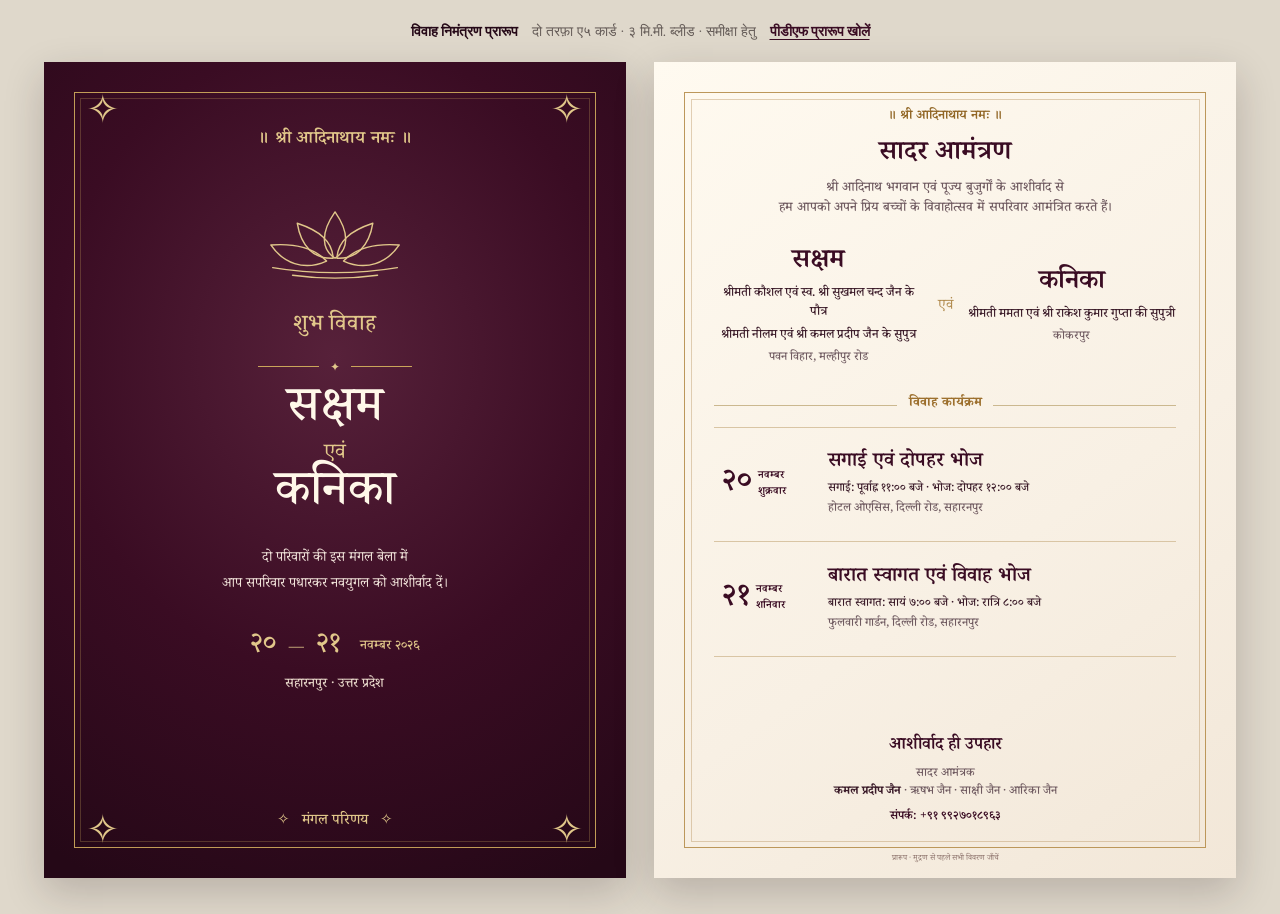
==== print-card/index.html @ c7a267e3 "Add Hindi print card proof" ====
<!doctype html>
<html lang="hi">
  <head>
    <meta charset="UTF-8" />
    <meta name="viewport" content="width=device-width, initial-scale=1" />
    <title>सक्षम एवं कनिका — विवाह निमंत्रण प्रारूप</title>
    <link rel="preconnect" href="https://fonts.googleapis.com" />
    <link rel="preconnect" href="https://fonts.gstatic.com" crossorigin />
    <link href="https://fonts.googleapis.com/css2?family=Cormorant+Garamond:wght@400;500;600&family=DM+Sans:wght@400;500;600;700&family=Noto+Serif+Devanagari:wght@400;500;600&display=swap" rel="stylesheet" />
    <link rel="stylesheet" href="style.css" />
  </head>
  <body>
    <div class="screen-note">
      <strong>विवाह निमंत्रण प्रारूप</strong>
      <span>दो तरफ़ा ए५ कार्ड · ३ मि.मी. ब्लीड · समीक्षा हेतु</span>
      <a href="proof.pdf">पीडीएफ प्रारूप खोलें</a>
    </div>

    <main class="proofs" aria-label="दो तरफ़ा विवाह निमंत्रण कार्ड प्रारूप">
      <section class="sheet sheet--front" aria-label="कार्ड का अगला भाग">
        <div class="grain" aria-hidden="true"></div>
        <div class="frame frame--outer" aria-hidden="true"></div>
        <div class="frame frame--inner" aria-hidden="true"></div>
        <div class="corner corner--tl" aria-hidden="true">✧</div>
        <div class="corner corner--tr" aria-hidden="true">✧</div>
        <div class="corner corner--bl" aria-hidden="true">✧</div>
        <div class="corner corner--br" aria-hidden="true">✧</div>

        <div class="front-content">
          <p class="invocation" lang="hi">॥ श्री आदिनाथाय नमः ॥</p>
          <div class="lotus" aria-hidden="true">
            <svg viewBox="0 0 180 82" fill="none" xmlns="http://www.w3.org/2000/svg">
              <path d="M90 58C76 49 74 32 90 9c16 23 14 40 0 49Z"/>
              <path d="M88 58C68 59 54 46 50 21c24 8 37 19 38 37ZM92 58c20 1 34-12 38-37-24 8-37 19-38 37Z"/>
              <path d="M81 61C57 72 35 63 22 44c27-2 47 4 59 17ZM99 61c24 11 46 2 59-17-27-2-47 4-59 17Z"/>
              <path d="M24 68c41 7 91 7 132 0M45 76c29 4 61 4 90 0"/>
            </svg>
          </div>
          <p class="front-kicker">शुभ विवाह</p>
          <div class="front-divider" aria-hidden="true"><span></span>✦<span></span></div>
          <h1><span>सक्षम</span><em>एवं</em><span>कनिका</span></h1>
          <p class="front-message">दो परिवारों की इस मंगल बेला में<br />आप सपरिवार पधारकर नवयुगल को आशीर्वाद दें।</p>
          <div class="front-date">
            <span>२०</span><i>—</i><span>२१</span>
            <small>नवम्बर २०२६</small>
          </div>
          <p class="front-place">सहारनपुर · उत्तर प्रदेश</p>
          <div class="front-bottom" aria-hidden="true">✧ &nbsp; मंगल परिणय &nbsp; ✧</div>
        </div>
      </section>

      <section class="sheet sheet--back" aria-label="कार्ड का पिछला भाग">
        <div class="back-frame" aria-hidden="true"></div>
        <div class="back-content">
          <p class="back-invocation" lang="hi">॥ श्री आदिनाथाय नमः ॥</p>
          <h2 lang="hi">सादर आमंत्रण</h2>
          <p class="back-intro">श्री आदिनाथ भगवान एवं पूज्य बुजुर्गों के आशीर्वाद से<br />हम आपको अपने प्रिय बच्चों के विवाहोत्सव में सपरिवार आमंत्रित करते हैं।</p>
          <div class="family-intro">
            <div class="family-person">
              <h3>सक्षम</h3>
              <p>श्रीमती कौशल एवं स्व. श्री सुखमल चन्द जैन के पौत्र</p>
              <p>श्रीमती नीलम एवं श्री कमल प्रदीप जैन के सुपुत्र</p>
              <small>पवन विहार, मल्हीपुर रोड</small>
            </div>
            <div class="family-join" aria-hidden="true">एवं</div>
            <div class="family-person">
              <h3>कनिका</h3>
              <p>श्रीमती ममता एवं श्री राकेश कुमार गुप्ता की सुपुत्री</p>
              <small>कोकरपुर</small>
            </div>
          </div>

          <div class="events-heading"><span></span><b>विवाह कार्यक्रम</b><span></span></div>
          <div class="event-list">
            <section class="print-event" aria-labelledby="event-one-title">
              <div class="event-date"><strong>२०</strong><span>नवम्बर<br />शुक्रवार</span></div>
              <div class="event-detail">
                <h3 id="event-one-title">सगाई एवं दोपहर भोज</h3>
                <p>सगाई: पूर्वाह्न ११:०० बजे · भोज: दोपहर १२:०० बजे</p>
                <address>होटल ओएसिस, दिल्ली रोड, सहारनपुर</address>
              </div>
            </section>
            <section class="print-event" aria-labelledby="event-two-title">
              <div class="event-date"><strong>२१</strong><span>नवम्बर<br />शनिवार</span></div>
              <div class="event-detail">
                <h3 id="event-two-title">बारात स्वागत एवं विवाह भोज</h3>
                <p>बारात स्वागत: सायं ७:०० बजे · भोज: रात्रि ८:०० बजे</p>
                <address>फुलवारी गार्डन, दिल्ली रोड, सहारनपुर</address>
              </div>
            </section>
          </div>

          <div class="back-footer">
            <p class="blessings">आशीर्वाद ही उपहार</p>
            <p class="wishes">सादर आमंत्रक<br /><strong>कमल प्रदीप जैन</strong> · ऋषभ जैन · साक्षी जैन · आरिका जैन</p>
            <p class="phone">संपर्क: +९१ ९९२७०१८९६३</p>
          </div>
        </div>
        <p class="proof-mark">प्रारूप · मुद्रण से पहले सभी विवरण जाँचें</p>
      </section>
    </main>
  </body>
</html>
---- print-card/style.css ----
:root {
  --wine: #3a0c23;
  --wine-dark: #250817;
  --gold: #caa55a;
  --gold-light: #e1c78a;
  --cream: #fbf5e9;
  --ink: #3b1b29;
  --muted: #6f5a60;
  --display: "Cormorant Garamond", Georgia, serif;
  --body: "DM Sans", Arial, sans-serif;
  --hindi: "Noto Serif Devanagari", "Nirmala UI", serif;
}

* { box-sizing: border-box; }
html { background: #dfd8cb; }
body { margin: 0; color: var(--ink); font-family: var(--body); }
.screen-note { display: flex; gap: 14px; align-items: baseline; justify-content: center; padding: 22px; color: var(--wine-dark); font-size: 14px; }
.screen-note span { color: #645b57; }
.screen-note a { color: var(--wine); font-weight: 700; text-underline-offset: 3px; }
.proofs { display: flex; justify-content: center; flex-wrap: wrap; gap: 28px; padding: 0 24px 36px; }

/* The page is 154 × 216 mm. The outer 3 mm on every edge is bleed. */
.sheet { position: relative; flex: none; width: 154mm; height: 216mm; overflow: hidden; background: var(--cream); box-shadow: 0 14px 38px rgba(31, 15, 20, .2); print-color-adjust: exact; -webkit-print-color-adjust: exact; }
.sheet--front { color: var(--cream); background: radial-gradient(ellipse 90% 72% at 50% 36%, #57213a 0%, var(--wine) 54%, var(--wine-dark) 100%); }
.grain { position: absolute; inset: 0; opacity: .28; background-image: radial-gradient(rgba(245, 211, 150, .18) .35px, transparent .45px); background-size: 3mm 3mm; }
.frame { position: absolute; pointer-events: none; border: .28mm solid var(--gold); }
.frame--outer { inset: 8mm; opacity: .95; }
.frame--inner { inset: 9.5mm; opacity: .28; }
.corner { position: absolute; color: var(--gold-light); font: 30pt/1 var(--display); }
.corner--tl { top: 7.5mm; left: 11mm; }
.corner--tr { top: 7.5mm; right: 11mm; }
.corner--bl { bottom: 7.5mm; left: 11mm; }
.corner--br { bottom: 7.5mm; right: 11mm; }
.front-content { position: relative; z-index: 1; display: flex; flex-direction: column; align-items: center; height: 100%; padding: 17mm 15mm 13mm; text-align: center; }
.invocation { margin: 0; color: var(--gold-light); font: 600 13pt/1.7 var(--hindi); letter-spacing: .02em; }
.lotus { width: 45mm; height: 26mm; margin-top: 10mm; }
.lotus svg { width: 100%; height: 100%; stroke: var(--gold-light); stroke-width: 1.5; stroke-linecap: round; stroke-linejoin: round; }
.front-kicker { margin: 5mm 0 0; color: var(--gold-light); font: 500 17pt/1.45 var(--hindi); }
.front-divider { display: flex; align-items: center; gap: 3mm; margin: 4mm 0 3mm; color: var(--gold-light); font-size: 9pt; }
.front-divider span { width: 16mm; height: .2mm; background: var(--gold); }
.front-content h1 { display: flex; flex-direction: column; align-items: center; margin: 0; color: #fff8e9; font: 500 37pt/1.08 var(--hindi); }
.front-content h1 em { margin: 1mm 0; color: var(--gold-light); font-size: 16pt; font-style: normal; font-weight: 400; }
.front-message { margin: 6mm 0 0; color: #f1e3da; font: 400 10.5pt/1.9 var(--hindi); }
.front-date { display: flex; justify-content: center; align-items: baseline; gap: 3mm; margin: 8mm 0 0; color: var(--gold-light); font: 500 21pt/1.3 var(--hindi); }
.front-date i { font: 400 15pt/1 var(--display); }
.front-date small { align-self: center; margin-left: 2mm; font: 500 10pt/1 var(--hindi); }
.front-place { margin: 3mm 0 0; color: #e8d8ca; font: 500 10pt/1.3 var(--hindi); }
.front-bottom { margin-top: auto; color: var(--gold-light); font: 500 11pt/1 var(--hindi); }

.sheet--back { background: linear-gradient(145deg, #fffaf0, #f8f0e4 60%, #f2e7d8); }
.back-frame { position: absolute; inset: 8mm; border: .25mm solid #bc975a; pointer-events: none; }
.back-frame::after { content: ""; position: absolute; inset: 1.4mm; border: .15mm solid rgba(170, 127, 67, .35); }
.back-content { position: relative; z-index: 1; display: flex; flex-direction: column; align-items: center; height: 100%; padding: 12mm 16mm 14mm; text-align: center; }
.back-invocation { margin: 0; color: #916625; font: 600 10pt/1.5 var(--hindi); }
.back-content h2 { margin: 2mm 0 0; color: var(--wine); font: 600 20pt/1.5 var(--hindi); }
.back-intro { max-width: 111mm; margin: 1mm 0 0; color: var(--muted); font: 500 10pt/1.55 var(--hindi); }
.family-intro { display: flex; align-items: center; justify-content: center; gap: 4mm; width: 100%; margin: 7mm 0 0; }
.family-person { flex: 1; min-width: 0; }
.family-person h3 { margin: 0 0 1mm; color: var(--wine); font: 600 20pt/1.3 var(--hindi); }
.family-person p { margin: 1mm 0 0; font: 500 9.5pt/1.5 var(--hindi); }
.family-person small { display: block; margin-top: 1.5mm; color: var(--muted); font: 500 9pt/1.4 var(--hindi); }
.family-join { align-self: center; color: #b28c50; font: 400 11pt/1 var(--hindi); }
.events-heading { display: flex; align-items: center; gap: 3mm; width: 100%; margin: 8mm 0 4mm; color: #9d702e; font: 600 10pt/1 var(--hindi); }
.events-heading span { flex: 1; height: .2mm; background: #cbb88f; }
.event-list { width: 100%; }
.print-event { display: flex; align-items: center; gap: 4mm; padding: 6mm 2mm; border-bottom: .2mm solid #d9c5a4; text-align: left; }
.print-event:first-child { border-top: .2mm solid #d9c5a4; }
.event-date { display: flex; align-items: center; gap: 1.5mm; flex: 0 0 24mm; color: var(--wine); }
.event-date strong { font: 600 23pt/1 var(--hindi); }
.event-date span { font: 600 8pt/1.5 var(--hindi); }
.event-detail { min-width: 0; }
.event-detail h3 { margin: 0; color: var(--wine); font: 600 15pt/1.35 var(--hindi); }
.event-detail p { margin: 1mm 0 .7mm; font: 500 9pt/1.45 var(--hindi); }
.event-detail address { color: var(--muted); font: 500 9pt/1.45 var(--hindi); }
.back-footer { width: 100%; margin-top: auto; }
.blessings { margin: 5mm 0 2mm; color: var(--wine); font: 600 13pt/1.4 var(--hindi); }
.blessings span { color: #946a37; font: 500 8pt/1.2 var(--hindi); }
.wishes { margin: 0; color: var(--muted); font: 500 9pt/1.5 var(--hindi); }
.wishes strong { color: var(--ink); font-weight: 700; }
.phone { margin: 2mm 0 0; color: var(--wine); font: 600 9pt/1.3 var(--hindi); }
.proof-mark { position: absolute; z-index: 2; bottom: 4.2mm; left: 0; right: 0; margin: 0; color: #9a827a; font: 500 6pt/1 var(--hindi); text-align: center; }

@page { size: 154mm 216mm; margin: 0; }
@media print {
  html, body { width: 154mm; margin: 0; background: transparent; }
  .screen-note { display: none; }
  .proofs { display: block; padding: 0; }
  .sheet { display: block; box-shadow: none; break-after: page; page-break-after: always; }
  .sheet:last-child { break-after: auto; page-break-after: auto; }
}
@media screen and (max-width: 760px) {
  .screen-note { flex-direction: column; align-items: center; gap: 3px; padding-inline: 10px; text-align: center; }
  .proofs { flex-direction: column; align-items: center; }
}
@media screen and (max-width: 620px) { .sheet { zoom: .8; } }
@media screen and (max-width: 500px) { .sheet { zoom: .63; } }
@media screen and (max-width: 390px) { .sheet { zoom: .5; } }
@media screen and (max-width: 340px) { .sheet { zoom: .45; } }
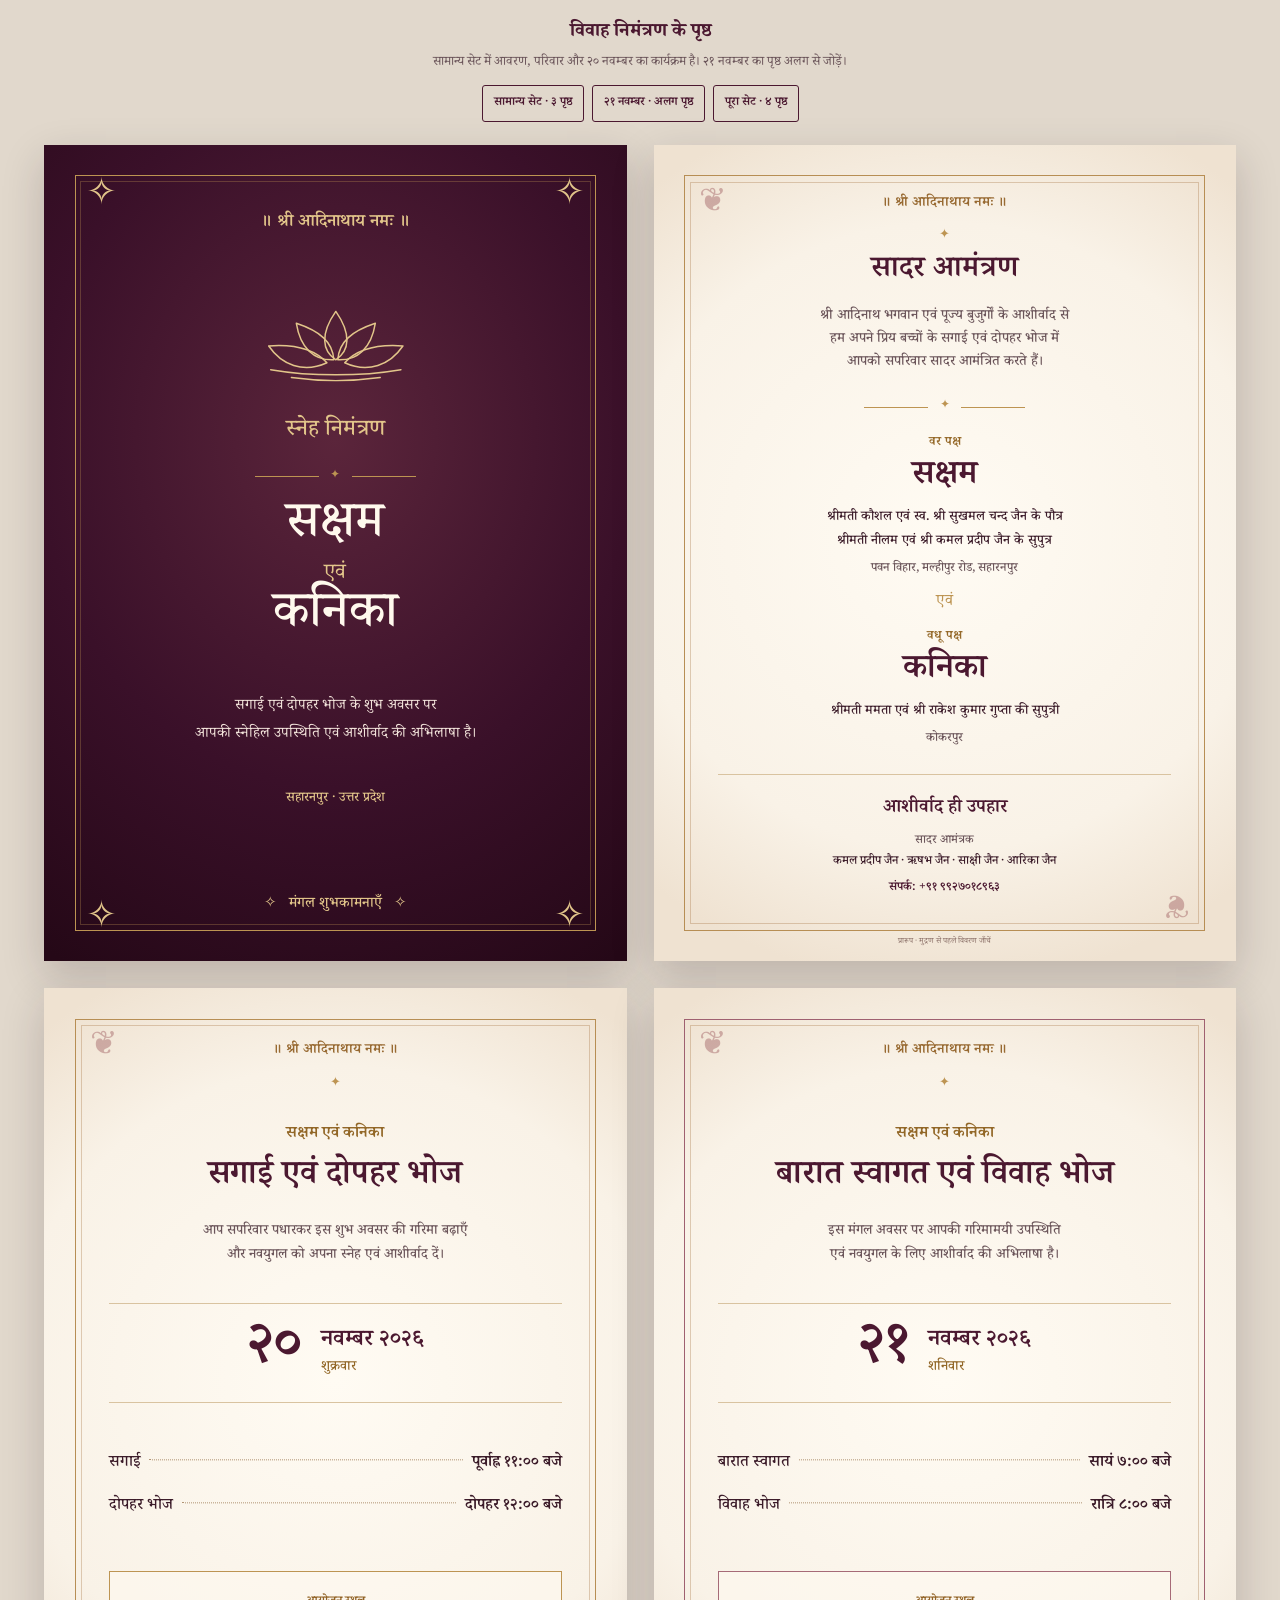
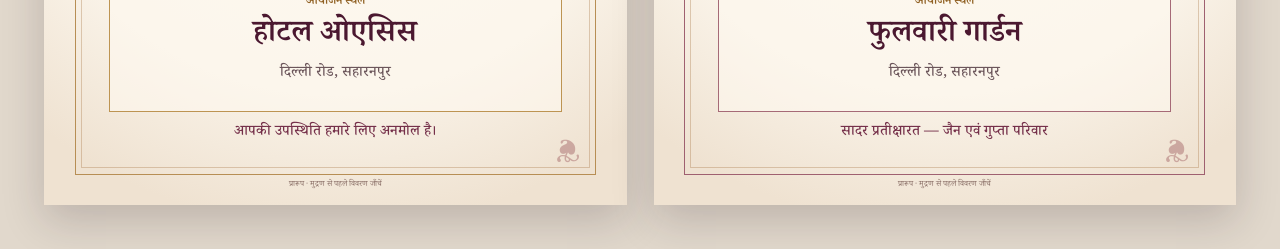
==== commit eef2acd4: "Separate print invitation programmes" ====
--- a/print-card/index.html
+++ b/print-card/index.html
@@ -3,21 +3,26 @@
   <head>
     <meta charset="UTF-8" />
     <meta name="viewport" content="width=device-width, initial-scale=1" />
-    <title>सक्षम एवं कनिका — विवाह निमंत्रण प्रारूप</title>
+    <title>सक्षम एवं कनिका — मुद्रित निमंत्रण प्रारूप</title>
     <link rel="preconnect" href="https://fonts.googleapis.com" />
     <link rel="preconnect" href="https://fonts.gstatic.com" crossorigin />
-    <link href="https://fonts.googleapis.com/css2?family=Cormorant+Garamond:wght@400;500;600&family=DM+Sans:wght@400;500;600;700&family=Noto+Serif+Devanagari:wght@400;500;600&display=swap" rel="stylesheet" />
+    <link href="https://fonts.googleapis.com/css2?family=Noto+Serif+Devanagari:wght@400;500;600;700&display=swap" rel="stylesheet" />
     <link rel="stylesheet" href="style.css" />
+    <script>document.documentElement.dataset.set = new URLSearchParams(location.search).get("set") || "all";</script>
   </head>
   <body>
     <div class="screen-note">
-      <strong>विवाह निमंत्रण प्रारूप</strong>
-      <span>दो तरफ़ा ए५ कार्ड · ३ मि.मी. ब्लीड · समीक्षा हेतु</span>
-      <a href="proof.pdf">पीडीएफ प्रारूप खोलें</a>
+      <strong>विवाह निमंत्रण के पृष्ठ</strong>
+      <span>सामान्य सेट में आवरण, परिवार और २० नवम्बर का कार्यक्रम है। २१ नवम्बर का पृष्ठ अलग से जोड़ें।</span>
+      <nav aria-label="पीडीएफ प्रारूप">
+        <a href="proof.pdf">सामान्य सेट · ३ पृष्ठ</a>
+        <a href="wedding-insert.pdf">२१ नवम्बर · अलग पृष्ठ</a>
+        <a href="selected-proof.pdf">पूरा सेट · ४ पृष्ठ</a>
+      </nav>
     </div>
 
-    <main class="proofs" aria-label="दो तरफ़ा विवाह निमंत्रण कार्ड प्रारूप">
-      <section class="sheet sheet--front" aria-label="कार्ड का अगला भाग">
+    <main class="proofs" aria-label="सक्षम और कनिका के मुद्रित निमंत्रण का प्रारूप">
+      <section class="sheet sheet--cover" aria-label="आवरण पृष्ठ">
         <div class="grain" aria-hidden="true"></div>
         <div class="frame frame--outer" aria-hidden="true"></div>
         <div class="frame frame--inner" aria-hidden="true"></div>
@@ -25,9 +30,8 @@
         <div class="corner corner--tr" aria-hidden="true">✧</div>
         <div class="corner corner--bl" aria-hidden="true">✧</div>
         <div class="corner corner--br" aria-hidden="true">✧</div>
-
-        <div class="front-content">
-          <p class="invocation" lang="hi">॥ श्री आदिनाथाय नमः ॥</p>
+        <div class="cover-content">
+          <p class="cover-invocation">॥ श्री आदिनाथाय नमः ॥</p>
           <div class="lotus" aria-hidden="true">
             <svg viewBox="0 0 180 82" fill="none" xmlns="http://www.w3.org/2000/svg">
               <path d="M90 58C76 49 74 32 90 9c16 23 14 40 0 49Z"/>
@@ -36,67 +40,112 @@
               <path d="M24 68c41 7 91 7 132 0M45 76c29 4 61 4 90 0"/>
             </svg>
           </div>
-          <p class="front-kicker">शुभ विवाह</p>
-          <div class="front-divider" aria-hidden="true"><span></span>✦<span></span></div>
+          <p class="cover-kicker">स्नेह निमंत्रण</p>
+          <div class="ornament" aria-hidden="true"><span></span>✦<span></span></div>
           <h1><span>सक्षम</span><em>एवं</em><span>कनिका</span></h1>
-          <p class="front-message">दो परिवारों की इस मंगल बेला में<br />आप सपरिवार पधारकर नवयुगल को आशीर्वाद दें।</p>
-          <div class="front-date">
-            <span>२०</span><i>—</i><span>२१</span>
-            <small>नवम्बर २०२६</small>
-          </div>
-          <p class="front-place">सहारनपुर · उत्तर प्रदेश</p>
-          <div class="front-bottom" aria-hidden="true">✧ &nbsp; मंगल परिणय &nbsp; ✧</div>
+          <p class="cover-message">सगाई एवं दोपहर भोज के शुभ अवसर पर<br />आपकी स्नेहिल उपस्थिति एवं आशीर्वाद की अभिलाषा है।</p>
+          <p class="cover-place">सहारनपुर · उत्तर प्रदेश</p>
+          <p class="cover-bottom">✧ &nbsp; मंगल शुभकामनाएँ &nbsp; ✧</p>
         </div>
       </section>
 
-      <section class="sheet sheet--back" aria-label="कार्ड का पिछला भाग">
-        <div class="back-frame" aria-hidden="true"></div>
-        <div class="back-content">
-          <p class="back-invocation" lang="hi">॥ श्री आदिनाथाय नमः ॥</p>
-          <h2 lang="hi">सादर आमंत्रण</h2>
-          <p class="back-intro">श्री आदिनाथ भगवान एवं पूज्य बुजुर्गों के आशीर्वाद से<br />हम आपको अपने प्रिय बच्चों के विवाहोत्सव में सपरिवार आमंत्रित करते हैं।</p>
-          <div class="family-intro">
-            <div class="family-person">
-              <h3>सक्षम</h3>
-              <p>श्रीमती कौशल एवं स्व. श्री सुखमल चन्द जैन के पौत्र</p>
-              <p>श्रीमती नीलम एवं श्री कमल प्रदीप जैन के सुपुत्र</p>
-              <small>पवन विहार, मल्हीपुर रोड</small>
-            </div>
-            <div class="family-join" aria-hidden="true">एवं</div>
-            <div class="family-person">
-              <h3>कनिका</h3>
-              <p>श्रीमती ममता एवं श्री राकेश कुमार गुप्ता की सुपुत्री</p>
-              <small>कोकरपुर</small>
-            </div>
+      <section class="sheet sheet--family" aria-label="परिवार परिचय पृष्ठ">
+        <div class="light-frame" aria-hidden="true"></div>
+        <div class="light-corner light-corner--tl" aria-hidden="true">❦</div>
+        <div class="light-corner light-corner--br" aria-hidden="true">❦</div>
+        <div class="family-content">
+          <p class="inside-invocation">॥ श्री आदिनाथाय नमः ॥</p>
+          <div class="inside-ornament" aria-hidden="true">✦</div>
+          <h2>सादर आमंत्रण</h2>
+          <p class="family-intro">श्री आदिनाथ भगवान एवं पूज्य बुजुर्गों के आशीर्वाद से<br />हम अपने प्रिय बच्चों के सगाई एवं दोपहर भोज में<br />आपको सपरिवार सादर आमंत्रित करते हैं।</p>
+
+          <div class="family-rule" aria-hidden="true"><span></span>✦<span></span></div>
+          <div class="family-person">
+            <p class="family-label">वर पक्ष</p>
+            <h3>सक्षम</h3>
+            <p>श्रीमती कौशल एवं स्व. श्री सुखमल चन्द जैन के पौत्र</p>
+            <p>श्रीमती नीलम एवं श्री कमल प्रदीप जैन के सुपुत्र</p>
+            <small>पवन विहार, मल्हीपुर रोड, सहारनपुर</small>
           </div>
 
-          <div class="events-heading"><span></span><b>विवाह कार्यक्रम</b><span></span></div>
-          <div class="event-list">
-            <section class="print-event" aria-labelledby="event-one-title">
-              <div class="event-date"><strong>२०</strong><span>नवम्बर<br />शुक्रवार</span></div>
-              <div class="event-detail">
-                <h3 id="event-one-title">सगाई एवं दोपहर भोज</h3>
-                <p>सगाई: पूर्वाह्न ११:०० बजे · भोज: दोपहर १२:०० बजे</p>
-                <address>होटल ओएसिस, दिल्ली रोड, सहारनपुर</address>
-              </div>
-            </section>
-            <section class="print-event" aria-labelledby="event-two-title">
-              <div class="event-date"><strong>२१</strong><span>नवम्बर<br />शनिवार</span></div>
-              <div class="event-detail">
-                <h3 id="event-two-title">बारात स्वागत एवं विवाह भोज</h3>
-                <p>बारात स्वागत: सायं ७:०० बजे · भोज: रात्रि ८:०० बजे</p>
-                <address>फुलवारी गार्डन, दिल्ली रोड, सहारनपुर</address>
-              </div>
-            </section>
+          <div class="family-join" aria-hidden="true">एवं</div>
+          <div class="family-person">
+            <p class="family-label">वधू पक्ष</p>
+            <h3>कनिका</h3>
+            <p>श्रीमती ममता एवं श्री राकेश कुमार गुप्ता की सुपुत्री</p>
+            <small>कोकरपुर</small>
           </div>
 
-          <div class="back-footer">
+          <div class="family-footer">
             <p class="blessings">आशीर्वाद ही उपहार</p>
-            <p class="wishes">सादर आमंत्रक<br /><strong>कमल प्रदीप जैन</strong> · ऋषभ जैन · साक्षी जैन · आरिका जैन</p>
-            <p class="phone">संपर्क: +९१ ९९२७०१८९६३</p>
+            <p>सादर आमंत्रक</p>
+            <p class="hosts">कमल प्रदीप जैन · ऋषभ जैन · साक्षी जैन · आरिका जैन</p>
+            <p class="contact">संपर्क: +९१ ९९२७०१८९६३</p>
           </div>
         </div>
-        <p class="proof-mark">प्रारूप · मुद्रण से पहले सभी विवरण जाँचें</p>
+        <p class="proof-mark">प्रारूप · मुद्रण से पहले विवरण जाँचें</p>
+      </section>
+
+      <section class="sheet sheet--programme sheet--sagai" aria-label="२० नवम्बर का सगाई और भोज कार्यक्रम">
+        <div class="light-frame" aria-hidden="true"></div>
+        <div class="light-corner light-corner--tl" aria-hidden="true">❦</div>
+        <div class="light-corner light-corner--br" aria-hidden="true">❦</div>
+        <div class="programme-content">
+          <p class="inside-invocation">॥ श्री आदिनाथाय नमः ॥</p>
+          <div class="inside-ornament" aria-hidden="true">✦</div>
+          <p class="programme-kicker">सक्षम एवं कनिका</p>
+          <h2>सगाई एवं दोपहर भोज</h2>
+          <p class="programme-intro">आप सपरिवार पधारकर इस शुभ अवसर की गरिमा बढ़ाएँ<br />और नवयुगल को अपना स्नेह एवं आशीर्वाद दें।</p>
+
+          <div class="date-panel">
+            <strong>२०</strong>
+            <div><span>नवम्बर २०२६</span><small>शुक्रवार</small></div>
+          </div>
+
+          <div class="programme-schedule" aria-label="२० नवम्बर का समय">
+            <div class="schedule-row"><span>सगाई</span><i aria-hidden="true"></i><strong>पूर्वाह्न ११:०० बजे</strong></div>
+            <div class="schedule-row"><span>दोपहर भोज</span><i aria-hidden="true"></i><strong>दोपहर १२:०० बजे</strong></div>
+          </div>
+
+          <div class="venue-panel">
+            <p>आयोजन स्थल</p>
+            <h3>होटल ओएसिस</h3>
+            <address>दिल्ली रोड, सहारनपुर</address>
+          </div>
+          <p class="programme-closing">आपकी उपस्थिति हमारे लिए अनमोल है।</p>
+        </div>
+        <p class="proof-mark">प्रारूप · मुद्रण से पहले विवरण जाँचें</p>
+      </section>
+
+      <section class="sheet sheet--programme sheet--wedding" aria-label="२१ नवम्बर का अलग विवाह कार्यक्रम पृष्ठ">
+        <div class="light-frame" aria-hidden="true"></div>
+        <div class="light-corner light-corner--tl" aria-hidden="true">❦</div>
+        <div class="light-corner light-corner--br" aria-hidden="true">❦</div>
+        <div class="programme-content">
+          <p class="inside-invocation">॥ श्री आदिनाथाय नमः ॥</p>
+          <div class="inside-ornament" aria-hidden="true">✦</div>
+          <p class="programme-kicker">सक्षम एवं कनिका</p>
+          <h2>बारात स्वागत एवं विवाह भोज</h2>
+          <p class="programme-intro">इस मंगल अवसर पर आपकी गरिमामयी उपस्थिति<br />एवं नवयुगल के लिए आशीर्वाद की अभिलाषा है।</p>
+
+          <div class="date-panel">
+            <strong>२१</strong>
+            <div><span>नवम्बर २०२६</span><small>शनिवार</small></div>
+          </div>
+
+          <div class="programme-schedule" aria-label="२१ नवम्बर का समय">
+            <div class="schedule-row"><span>बारात स्वागत</span><i aria-hidden="true"></i><strong>सायं ७:०० बजे</strong></div>
+            <div class="schedule-row"><span>विवाह भोज</span><i aria-hidden="true"></i><strong>रात्रि ८:०० बजे</strong></div>
+          </div>
+
+          <div class="venue-panel">
+            <p>आयोजन स्थल</p>
+            <h3>फुलवारी गार्डन</h3>
+            <address>दिल्ली रोड, सहारनपुर</address>
+          </div>
+          <p class="programme-closing">सादर प्रतीक्षारत — जैन एवं गुप्ता परिवार</p>
+        </div>
+        <p class="proof-mark">प्रारूप · मुद्रण से पहले विवरण जाँचें</p>
       </section>
     </main>
   </body>
--- a/print-card/style.css
+++ b/print-card/style.css
@@ -1,97 +1,116 @@
 :root {
-  --wine: #3a0c23;
+  --wine: #4b1830;
   --wine-dark: #250817;
-  --gold: #caa55a;
-  --gold-light: #e1c78a;
-  --cream: #fbf5e9;
+  --wine-light: #75304a;
+  --gold: #bd9452;
+  --gold-light: #e2c58a;
+  --cream: #fbf6eb;
   --ink: #3b1b29;
-  --muted: #6f5a60;
-  --display: "Cormorant Garamond", Georgia, serif;
-  --body: "DM Sans", Arial, sans-serif;
+  --muted: #6b555a;
   --hindi: "Noto Serif Devanagari", "Nirmala UI", serif;
 }
 
 * { box-sizing: border-box; }
-html { background: #dfd8cb; }
-body { margin: 0; color: var(--ink); font-family: var(--body); }
-.screen-note { display: flex; gap: 14px; align-items: baseline; justify-content: center; padding: 22px; color: var(--wine-dark); font-size: 14px; }
-.screen-note span { color: #645b57; }
-.screen-note a { color: var(--wine); font-weight: 700; text-underline-offset: 3px; }
-.proofs { display: flex; justify-content: center; flex-wrap: wrap; gap: 28px; padding: 0 24px 36px; }
+html { background: #e1d8cc; }
+body { margin: 0; color: var(--ink); font-family: var(--hindi); }
+.screen-note { display: flex; flex-direction: column; align-items: center; gap: 5px; padding: 18px 18px 23px; text-align: center; }
+.screen-note strong { color: var(--wine); font-size: 19px; }
+.screen-note span { color: var(--muted); font-size: 13px; }
+.screen-note nav { display: flex; flex-wrap: wrap; justify-content: center; gap: 8px; margin-top: 7px; }
+.screen-note a { padding: 8px 11px; border: 1px solid var(--wine); border-radius: 3px; color: var(--wine); font-size: 12px; font-weight: 600; text-decoration: none; }
+.screen-note a:hover { background: var(--wine); color: var(--cream); }
+.proofs { display: flex; flex-wrap: wrap; justify-content: center; gap: 27px; max-width: 1320px; margin: auto; padding: 0 22px 44px; }
 
-/* The page is 154 × 216 mm. The outer 3 mm on every edge is bleed. */
-.sheet { position: relative; flex: none; width: 154mm; height: 216mm; overflow: hidden; background: var(--cream); box-shadow: 0 14px 38px rgba(31, 15, 20, .2); print-color-adjust: exact; -webkit-print-color-adjust: exact; }
-.sheet--front { color: var(--cream); background: radial-gradient(ellipse 90% 72% at 50% 36%, #57213a 0%, var(--wine) 54%, var(--wine-dark) 100%); }
-.grain { position: absolute; inset: 0; opacity: .28; background-image: radial-gradient(rgba(245, 211, 150, .18) .35px, transparent .45px); background-size: 3mm 3mm; }
+/* 154 × 216 mm artwork has 3 mm bleed around the 148 × 210 mm A5 trim. */
+.sheet { position: relative; flex: none; width: 154mm; height: 216mm; overflow: hidden; background: var(--cream); box-shadow: 0 15px 40px rgba(33, 17, 25, .19); print-color-adjust: exact; -webkit-print-color-adjust: exact; }
+.sheet--cover { color: var(--cream); background: radial-gradient(ellipse 90% 75% at 50% 36%, #5b253b, #3a1029 57%, var(--wine-dark) 100%); }
+.sheet--family, .sheet--programme { background: radial-gradient(ellipse 80% 55% at 50% 48%, #fffbf3 0%, #f9f2e7 70%, #efe2d1 100%); }
+.grain { position: absolute; inset: 0; opacity: .22; background-image: radial-gradient(rgba(245, 211, 150, .2) .35px, transparent .45px); background-size: 3mm 3mm; }
 .frame { position: absolute; pointer-events: none; border: .28mm solid var(--gold); }
-.frame--outer { inset: 8mm; opacity: .95; }
-.frame--inner { inset: 9.5mm; opacity: .28; }
-.corner { position: absolute; color: var(--gold-light); font: 30pt/1 var(--display); }
+.frame--outer { inset: 8mm; }
+.frame--inner { inset: 9.5mm; opacity: .32; }
+.corner { position: absolute; color: var(--gold-light); font: 28pt/1 Georgia, serif; }
 .corner--tl { top: 7.5mm; left: 11mm; }
 .corner--tr { top: 7.5mm; right: 11mm; }
 .corner--bl { bottom: 7.5mm; left: 11mm; }
 .corner--br { bottom: 7.5mm; right: 11mm; }
-.front-content { position: relative; z-index: 1; display: flex; flex-direction: column; align-items: center; height: 100%; padding: 17mm 15mm 13mm; text-align: center; }
-.invocation { margin: 0; color: var(--gold-light); font: 600 13pt/1.7 var(--hindi); letter-spacing: .02em; }
-.lotus { width: 45mm; height: 26mm; margin-top: 10mm; }
+.light-frame { position: absolute; inset: 8mm; border: .28mm solid #b78e54; pointer-events: none; }
+.light-frame::after { content: ""; position: absolute; inset: 1.5mm; border: .14mm solid rgba(166, 117, 69, .35); }
+.light-corner { position: absolute; color: rgba(153, 83, 88, .42); font: 25pt/1 Georgia, serif; }
+.light-corner--tl { top: 10mm; left: 12mm; }
+.light-corner--br { bottom: 10mm; right: 12mm; transform: rotate(180deg); }
+
+.cover-content { position: relative; z-index: 1; display: flex; flex-direction: column; align-items: center; height: 100%; padding: 17mm 15mm 13mm; text-align: center; }
+.cover-invocation { margin: 0; color: var(--gold-light); font: 600 13pt/1.7 var(--hindi); }
+.lotus { width: 47mm; height: 27mm; margin-top: 14mm; }
 .lotus svg { width: 100%; height: 100%; stroke: var(--gold-light); stroke-width: 1.5; stroke-linecap: round; stroke-linejoin: round; }
-.front-kicker { margin: 5mm 0 0; color: var(--gold-light); font: 500 17pt/1.45 var(--hindi); }
-.front-divider { display: flex; align-items: center; gap: 3mm; margin: 4mm 0 3mm; color: var(--gold-light); font-size: 9pt; }
-.front-divider span { width: 16mm; height: .2mm; background: var(--gold); }
-.front-content h1 { display: flex; flex-direction: column; align-items: center; margin: 0; color: #fff8e9; font: 500 37pt/1.08 var(--hindi); }
-.front-content h1 em { margin: 1mm 0; color: var(--gold-light); font-size: 16pt; font-style: normal; font-weight: 400; }
-.front-message { margin: 6mm 0 0; color: #f1e3da; font: 400 10.5pt/1.9 var(--hindi); }
-.front-date { display: flex; justify-content: center; align-items: baseline; gap: 3mm; margin: 8mm 0 0; color: var(--gold-light); font: 500 21pt/1.3 var(--hindi); }
-.front-date i { font: 400 15pt/1 var(--display); }
-.front-date small { align-self: center; margin-left: 2mm; font: 500 10pt/1 var(--hindi); }
-.front-place { margin: 3mm 0 0; color: #e8d8ca; font: 500 10pt/1.3 var(--hindi); }
-.front-bottom { margin-top: auto; color: var(--gold-light); font: 500 11pt/1 var(--hindi); }
+.cover-kicker { margin: 6mm 0 0; color: var(--gold-light); font: 500 17pt/1.4 var(--hindi); }
+.ornament, .family-rule { display: flex; align-items: center; justify-content: center; gap: 3mm; color: var(--gold); font-size: 9pt; }
+.ornament { margin: 5mm 0 4mm; }
+.ornament span, .family-rule span { width: 17mm; height: .2mm; background: currentColor; }
+.cover-content h1 { display: flex; flex-direction: column; align-items: center; margin: 0; color: #fff9ed; font: 500 38pt/1.12 var(--hindi); }
+.cover-content h1 em { margin: 1mm 0; color: var(--gold-light); font: 400 16pt/1.2 var(--hindi); }
+.cover-message { margin: 12mm 0 0; color: #f2e3da; font: 400 11pt/1.9 var(--hindi); }
+.cover-place { margin: 11mm 0 0; color: var(--gold-light); font: 500 10pt/1.4 var(--hindi); }
+.cover-bottom { margin: auto 0 0; color: var(--gold-light); font: 500 11pt/1 var(--hindi); }
 
-.sheet--back { background: linear-gradient(145deg, #fffaf0, #f8f0e4 60%, #f2e7d8); }
-.back-frame { position: absolute; inset: 8mm; border: .25mm solid #bc975a; pointer-events: none; }
-.back-frame::after { content: ""; position: absolute; inset: 1.4mm; border: .15mm solid rgba(170, 127, 67, .35); }
-.back-content { position: relative; z-index: 1; display: flex; flex-direction: column; align-items: center; height: 100%; padding: 12mm 16mm 14mm; text-align: center; }
-.back-invocation { margin: 0; color: #916625; font: 600 10pt/1.5 var(--hindi); }
-.back-content h2 { margin: 2mm 0 0; color: var(--wine); font: 600 20pt/1.5 var(--hindi); }
-.back-intro { max-width: 111mm; margin: 1mm 0 0; color: var(--muted); font: 500 10pt/1.55 var(--hindi); }
-.family-intro { display: flex; align-items: center; justify-content: center; gap: 4mm; width: 100%; margin: 7mm 0 0; }
-.family-person { flex: 1; min-width: 0; }
-.family-person h3 { margin: 0 0 1mm; color: var(--wine); font: 600 20pt/1.3 var(--hindi); }
-.family-person p { margin: 1mm 0 0; font: 500 9.5pt/1.5 var(--hindi); }
-.family-person small { display: block; margin-top: 1.5mm; color: var(--muted); font: 500 9pt/1.4 var(--hindi); }
-.family-join { align-self: center; color: #b28c50; font: 400 11pt/1 var(--hindi); }
-.events-heading { display: flex; align-items: center; gap: 3mm; width: 100%; margin: 8mm 0 4mm; color: #9d702e; font: 600 10pt/1 var(--hindi); }
-.events-heading span { flex: 1; height: .2mm; background: #cbb88f; }
-.event-list { width: 100%; }
-.print-event { display: flex; align-items: center; gap: 4mm; padding: 6mm 2mm; border-bottom: .2mm solid #d9c5a4; text-align: left; }
-.print-event:first-child { border-top: .2mm solid #d9c5a4; }
-.event-date { display: flex; align-items: center; gap: 1.5mm; flex: 0 0 24mm; color: var(--wine); }
-.event-date strong { font: 600 23pt/1 var(--hindi); }
-.event-date span { font: 600 8pt/1.5 var(--hindi); }
-.event-detail { min-width: 0; }
-.event-detail h3 { margin: 0; color: var(--wine); font: 600 15pt/1.35 var(--hindi); }
-.event-detail p { margin: 1mm 0 .7mm; font: 500 9pt/1.45 var(--hindi); }
-.event-detail address { color: var(--muted); font: 500 9pt/1.45 var(--hindi); }
-.back-footer { width: 100%; margin-top: auto; }
-.blessings { margin: 5mm 0 2mm; color: var(--wine); font: 600 13pt/1.4 var(--hindi); }
-.blessings span { color: #946a37; font: 500 8pt/1.2 var(--hindi); }
-.wishes { margin: 0; color: var(--muted); font: 500 9pt/1.5 var(--hindi); }
-.wishes strong { color: var(--ink); font-weight: 700; }
-.phone { margin: 2mm 0 0; color: var(--wine); font: 600 9pt/1.3 var(--hindi); }
-.proof-mark { position: absolute; z-index: 2; bottom: 4.2mm; left: 0; right: 0; margin: 0; color: #9a827a; font: 500 6pt/1 var(--hindi); text-align: center; }
+.family-content, .programme-content { position: relative; z-index: 1; display: flex; flex-direction: column; align-items: center; height: 100%; padding: 13mm 17mm 16mm; text-align: center; }
+.inside-invocation { margin: 0; color: #986a32; font: 600 10.5pt/1.5 var(--hindi); }
+.inside-ornament { margin: 3mm 0 1mm; color: var(--gold); font-size: 10pt; }
+.family-content h2 { margin: 0; color: var(--wine); font: 600 22pt/1.5 var(--hindi); }
+.family-intro { margin: 3mm 0 0; color: var(--muted); font: 500 10.5pt/1.65 var(--hindi); }
+.family-rule { width: 100%; margin: 6mm 0 5mm; }
+.family-person { width: 100%; }
+.family-label { margin: 0; color: #956929; font: 600 9.5pt/1.4 var(--hindi); }
+.family-person h3 { margin: 1mm 0 2mm; color: var(--wine); font: 600 25pt/1.3 var(--hindi); }
+.family-person p:not(.family-label) { margin: 1mm 0; font: 500 10pt/1.55 var(--hindi); }
+.family-person small { display: block; margin-top: 2mm; color: var(--muted); font: 500 9.3pt/1.45 var(--hindi); }
+.family-join { margin: 4mm 0; color: var(--gold); font: 400 12pt/1.3 var(--hindi); }
+.family-footer { width: 100%; margin-top: auto; padding-top: 6mm; border-top: .2mm solid #d9c3a0; }
+.family-footer p { margin: 1mm 0; color: var(--muted); font: 500 9pt/1.45 var(--hindi); }
+.family-footer .blessings { margin: 0 0 3mm; color: var(--wine); font: 600 14pt/1.3 var(--hindi); }
+.family-footer .hosts { color: var(--ink); font-size: 9.2pt; }
+.family-footer .contact { margin-top: 2mm; color: var(--wine); font-weight: 600; }
+
+.programme-content { padding-top: 14mm; }
+.programme-kicker { margin: 7mm 0 0; color: #926727; font: 600 12pt/1.4 var(--hindi); }
+.programme-content h2 { max-width: 115mm; margin: 2mm 0 0; color: var(--wine); font: 600 25pt/1.45 var(--hindi); }
+.programme-intro { margin: 5mm 0 0; color: var(--muted); font: 500 10.5pt/1.7 var(--hindi); }
+.date-panel { display: flex; align-items: center; justify-content: center; gap: 5mm; width: 100%; margin-top: 9mm; padding: 5mm 0; border-top: .2mm solid #d9c3a0; border-bottom: .2mm solid #d9c3a0; color: var(--wine); }
+.date-panel > strong { font: 600 43pt/1.05 var(--hindi); }
+.date-panel div { display: flex; flex-direction: column; align-items: flex-start; }
+.date-panel span { font: 600 17pt/1.4 var(--hindi); }
+.date-panel small { color: #926727; font: 500 10.5pt/1.5 var(--hindi); }
+.programme-schedule { width: 100%; margin-top: 8mm; }
+.schedule-row { display: flex; align-items: baseline; gap: 2.5mm; margin: 5mm 0; color: var(--ink); font: 500 12pt/1.5 var(--hindi); }
+.schedule-row > span { white-space: nowrap; }
+.schedule-row i { flex: 1; border-bottom: .28mm dotted #b19474; transform: translateY(-1.5mm); }
+.schedule-row strong { font-weight: 600; white-space: nowrap; }
+.venue-panel { width: 100%; margin-top: 9mm; padding: 6mm 5mm 7mm; border: .25mm solid var(--gold); background: rgba(255, 250, 240, .55); }
+.venue-panel p { margin: 0; color: #916225; font: 600 9pt/1.3 var(--hindi); }
+.venue-panel h3 { margin: 1.5mm 0; color: var(--wine); font: 600 23pt/1.35 var(--hindi); }
+.venue-panel address { color: var(--muted); font: 500 11pt/1.45 var(--hindi); }
+.programme-closing { margin: auto 0 0; color: var(--wine-light); font: 500 11pt/1.5 var(--hindi); }
+.sheet--wedding .light-frame { border-color: #9f6070; }
+.sheet--wedding .venue-panel { border-color: #a66a77; }
+.proof-mark { position: absolute; z-index: 2; bottom: 4.2mm; left: 0; right: 0; margin: 0; color: #987f76; font: 500 6pt/1 var(--hindi); text-align: center; }
+
+html[data-set="general"] .sheet--wedding,
+html[data-set="insert"] .sheet:not(.sheet--wedding) { display: none; }
 
 @page { size: 154mm 216mm; margin: 0; }
 @media print {
   html, body { width: 154mm; margin: 0; background: transparent; }
   .screen-note { display: none; }
-  .proofs { display: block; padding: 0; }
+  .proofs { display: block; max-width: none; padding: 0; }
   .sheet { display: block; box-shadow: none; break-after: page; page-break-after: always; }
   .sheet:last-child { break-after: auto; page-break-after: auto; }
+  html[data-set="general"] .sheet--sagai,
+  html[data-set="insert"] .sheet--wedding { break-after: auto; page-break-after: auto; }
+  html[data-set="general"] .sheet--wedding,
+  html[data-set="insert"] .sheet:not(.sheet--wedding) { display: none; }
 }
-@media screen and (max-width: 760px) {
-  .screen-note { flex-direction: column; align-items: center; gap: 3px; padding-inline: 10px; text-align: center; }
-  .proofs { flex-direction: column; align-items: center; }
-}
+@media screen and (max-width: 760px) { .proofs { flex-direction: column; align-items: center; } }
 @media screen and (max-width: 620px) { .sheet { zoom: .8; } }
 @media screen and (max-width: 500px) { .sheet { zoom: .63; } }
 @media screen and (max-width: 390px) { .sheet { zoom: .5; } }
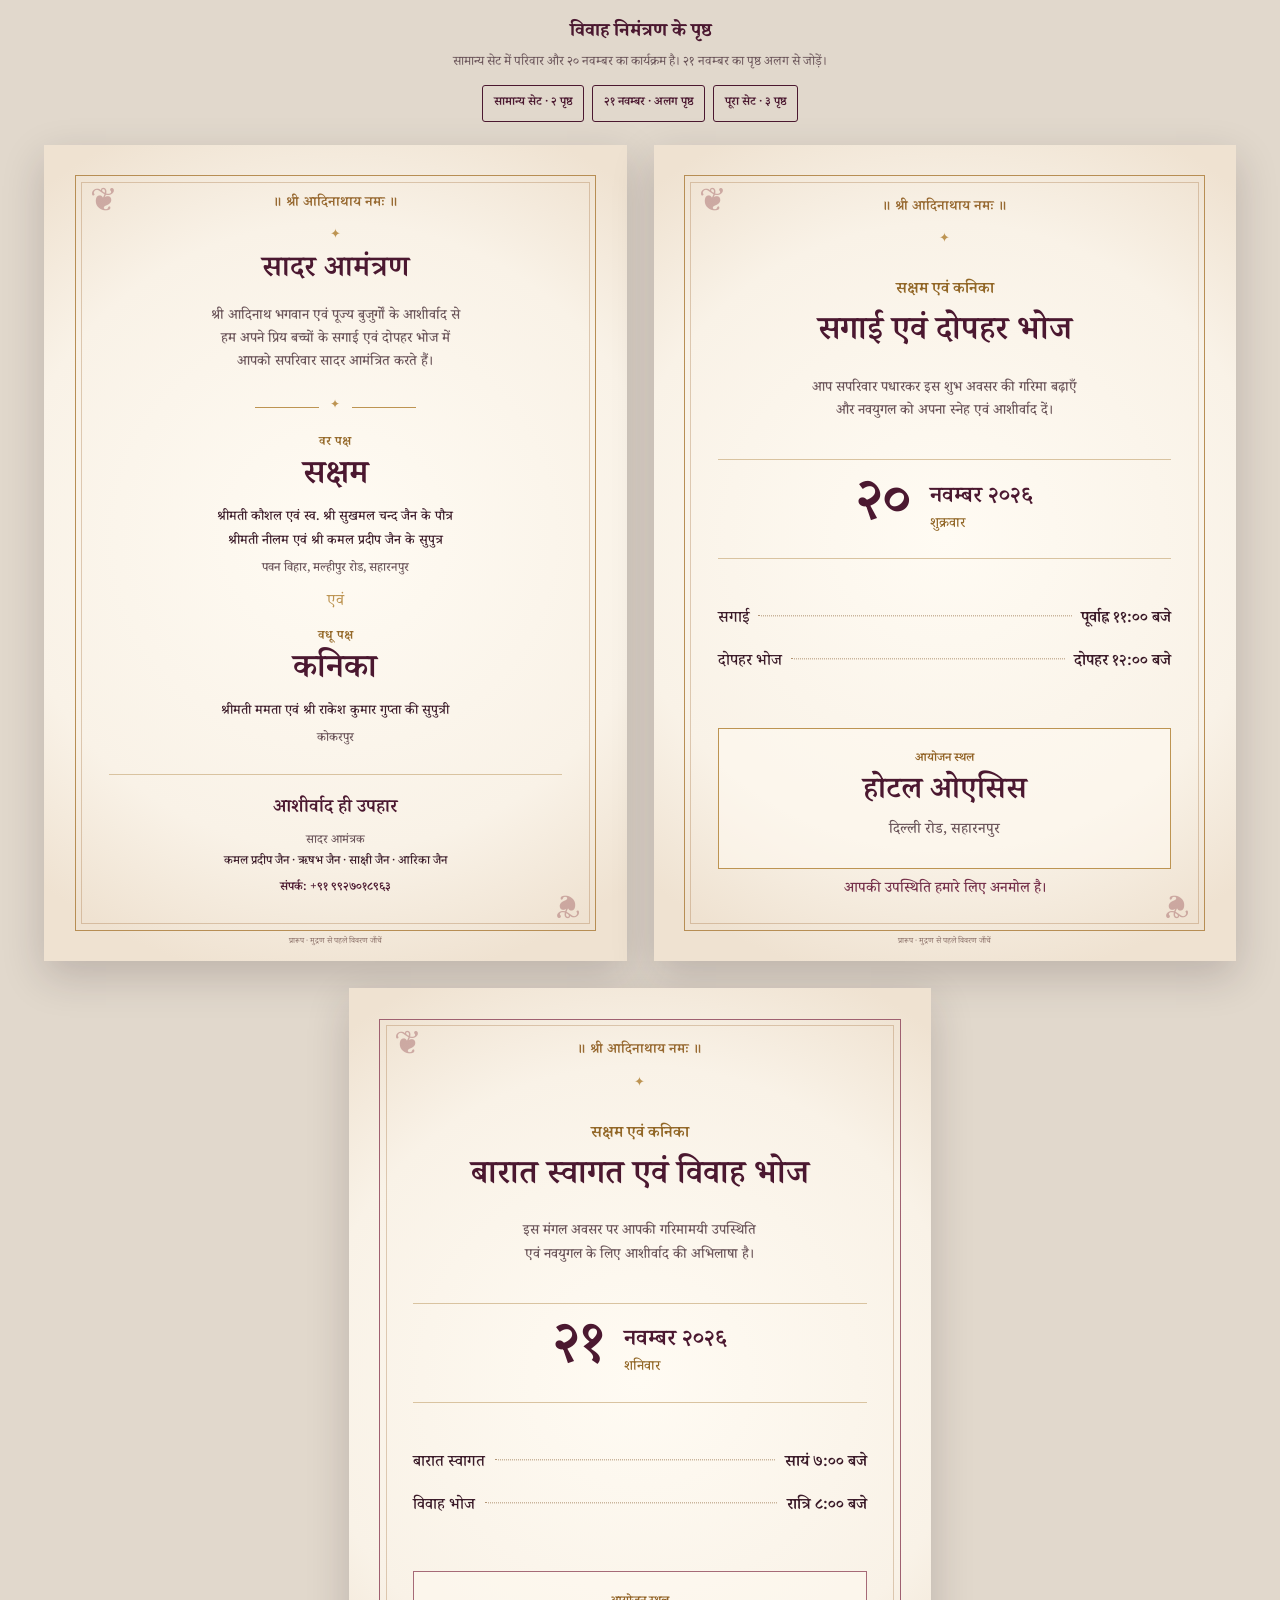
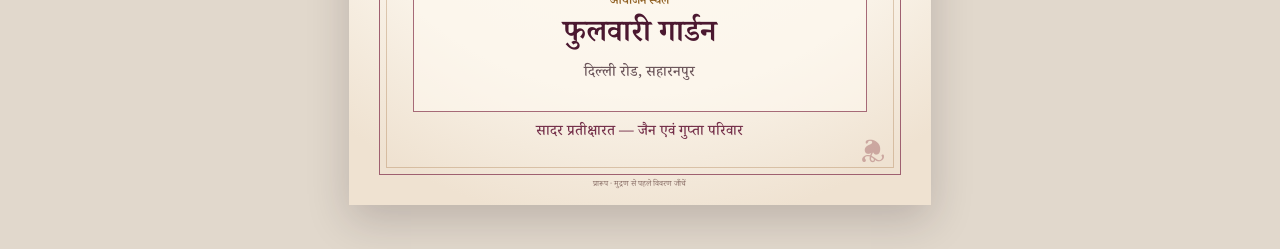
==== commit 40b0b93d: "Use two fixed print pages and one insert" ====
--- a/print-card/index.html
+++ b/print-card/index.html
@@ -13,42 +13,15 @@
   <body>
     <div class="screen-note">
       <strong>विवाह निमंत्रण के पृष्ठ</strong>
-      <span>सामान्य सेट में आवरण, परिवार और २० नवम्बर का कार्यक्रम है। २१ नवम्बर का पृष्ठ अलग से जोड़ें।</span>
+      <span>सामान्य सेट में परिवार और २० नवम्बर का कार्यक्रम है। २१ नवम्बर का पृष्ठ अलग से जोड़ें।</span>
       <nav aria-label="पीडीएफ प्रारूप">
-        <a href="proof.pdf">सामान्य सेट · ३ पृष्ठ</a>
+        <a href="proof.pdf">सामान्य सेट · २ पृष्ठ</a>
         <a href="wedding-insert.pdf">२१ नवम्बर · अलग पृष्ठ</a>
-        <a href="selected-proof.pdf">पूरा सेट · ४ पृष्ठ</a>
+        <a href="selected-proof.pdf">पूरा सेट · ३ पृष्ठ</a>
       </nav>
     </div>
 
     <main class="proofs" aria-label="सक्षम और कनिका के मुद्रित निमंत्रण का प्रारूप">
-      <section class="sheet sheet--cover" aria-label="आवरण पृष्ठ">
-        <div class="grain" aria-hidden="true"></div>
-        <div class="frame frame--outer" aria-hidden="true"></div>
-        <div class="frame frame--inner" aria-hidden="true"></div>
-        <div class="corner corner--tl" aria-hidden="true">✧</div>
-        <div class="corner corner--tr" aria-hidden="true">✧</div>
-        <div class="corner corner--bl" aria-hidden="true">✧</div>
-        <div class="corner corner--br" aria-hidden="true">✧</div>
-        <div class="cover-content">
-          <p class="cover-invocation">॥ श्री आदिनाथाय नमः ॥</p>
-          <div class="lotus" aria-hidden="true">
-            <svg viewBox="0 0 180 82" fill="none" xmlns="http://www.w3.org/2000/svg">
-              <path d="M90 58C76 49 74 32 90 9c16 23 14 40 0 49Z"/>
-              <path d="M88 58C68 59 54 46 50 21c24 8 37 19 38 37ZM92 58c20 1 34-12 38-37-24 8-37 19-38 37Z"/>
-              <path d="M81 61C57 72 35 63 22 44c27-2 47 4 59 17ZM99 61c24 11 46 2 59-17-27-2-47 4-59 17Z"/>
-              <path d="M24 68c41 7 91 7 132 0M45 76c29 4 61 4 90 0"/>
-            </svg>
-          </div>
-          <p class="cover-kicker">स्नेह निमंत्रण</p>
-          <div class="ornament" aria-hidden="true"><span></span>✦<span></span></div>
-          <h1><span>सक्षम</span><em>एवं</em><span>कनिका</span></h1>
-          <p class="cover-message">सगाई एवं दोपहर भोज के शुभ अवसर पर<br />आपकी स्नेहिल उपस्थिति एवं आशीर्वाद की अभिलाषा है।</p>
-          <p class="cover-place">सहारनपुर · उत्तर प्रदेश</p>
-          <p class="cover-bottom">✧ &nbsp; मंगल शुभकामनाएँ &nbsp; ✧</p>
-        </div>
-      </section>
-
       <section class="sheet sheet--family" aria-label="परिवार परिचय पृष्ठ">
         <div class="light-frame" aria-hidden="true"></div>
         <div class="light-corner light-corner--tl" aria-hidden="true">❦</div>
--- a/print-card/style.css
+++ b/print-card/style.css
@@ -1,9 +1,7 @@
 :root {
   --wine: #4b1830;
-  --wine-dark: #250817;
   --wine-light: #75304a;
   --gold: #bd9452;
-  --gold-light: #e2c58a;
   --cream: #fbf6eb;
   --ink: #3b1b29;
   --muted: #6b555a;
@@ -23,36 +21,15 @@
 
 /* 154 × 216 mm artwork has 3 mm bleed around the 148 × 210 mm A5 trim. */
 .sheet { position: relative; flex: none; width: 154mm; height: 216mm; overflow: hidden; background: var(--cream); box-shadow: 0 15px 40px rgba(33, 17, 25, .19); print-color-adjust: exact; -webkit-print-color-adjust: exact; }
-.sheet--cover { color: var(--cream); background: radial-gradient(ellipse 90% 75% at 50% 36%, #5b253b, #3a1029 57%, var(--wine-dark) 100%); }
 .sheet--family, .sheet--programme { background: radial-gradient(ellipse 80% 55% at 50% 48%, #fffbf3 0%, #f9f2e7 70%, #efe2d1 100%); }
-.grain { position: absolute; inset: 0; opacity: .22; background-image: radial-gradient(rgba(245, 211, 150, .2) .35px, transparent .45px); background-size: 3mm 3mm; }
-.frame { position: absolute; pointer-events: none; border: .28mm solid var(--gold); }
-.frame--outer { inset: 8mm; }
-.frame--inner { inset: 9.5mm; opacity: .32; }
-.corner { position: absolute; color: var(--gold-light); font: 28pt/1 Georgia, serif; }
-.corner--tl { top: 7.5mm; left: 11mm; }
-.corner--tr { top: 7.5mm; right: 11mm; }
-.corner--bl { bottom: 7.5mm; left: 11mm; }
-.corner--br { bottom: 7.5mm; right: 11mm; }
 .light-frame { position: absolute; inset: 8mm; border: .28mm solid #b78e54; pointer-events: none; }
 .light-frame::after { content: ""; position: absolute; inset: 1.5mm; border: .14mm solid rgba(166, 117, 69, .35); }
 .light-corner { position: absolute; color: rgba(153, 83, 88, .42); font: 25pt/1 Georgia, serif; }
 .light-corner--tl { top: 10mm; left: 12mm; }
 .light-corner--br { bottom: 10mm; right: 12mm; transform: rotate(180deg); }
 
-.cover-content { position: relative; z-index: 1; display: flex; flex-direction: column; align-items: center; height: 100%; padding: 17mm 15mm 13mm; text-align: center; }
-.cover-invocation { margin: 0; color: var(--gold-light); font: 600 13pt/1.7 var(--hindi); }
-.lotus { width: 47mm; height: 27mm; margin-top: 14mm; }
-.lotus svg { width: 100%; height: 100%; stroke: var(--gold-light); stroke-width: 1.5; stroke-linecap: round; stroke-linejoin: round; }
-.cover-kicker { margin: 6mm 0 0; color: var(--gold-light); font: 500 17pt/1.4 var(--hindi); }
-.ornament, .family-rule { display: flex; align-items: center; justify-content: center; gap: 3mm; color: var(--gold); font-size: 9pt; }
-.ornament { margin: 5mm 0 4mm; }
-.ornament span, .family-rule span { width: 17mm; height: .2mm; background: currentColor; }
-.cover-content h1 { display: flex; flex-direction: column; align-items: center; margin: 0; color: #fff9ed; font: 500 38pt/1.12 var(--hindi); }
-.cover-content h1 em { margin: 1mm 0; color: var(--gold-light); font: 400 16pt/1.2 var(--hindi); }
-.cover-message { margin: 12mm 0 0; color: #f2e3da; font: 400 11pt/1.9 var(--hindi); }
-.cover-place { margin: 11mm 0 0; color: var(--gold-light); font: 500 10pt/1.4 var(--hindi); }
-.cover-bottom { margin: auto 0 0; color: var(--gold-light); font: 500 11pt/1 var(--hindi); }
+.family-rule { display: flex; align-items: center; justify-content: center; gap: 3mm; color: var(--gold); font-size: 9pt; }
+.family-rule span { width: 17mm; height: .2mm; background: currentColor; }
 
 .family-content, .programme-content { position: relative; z-index: 1; display: flex; flex-direction: column; align-items: center; height: 100%; padding: 13mm 17mm 16mm; text-align: center; }
 .inside-invocation { margin: 0; color: #986a32; font: 600 10.5pt/1.5 var(--hindi); }
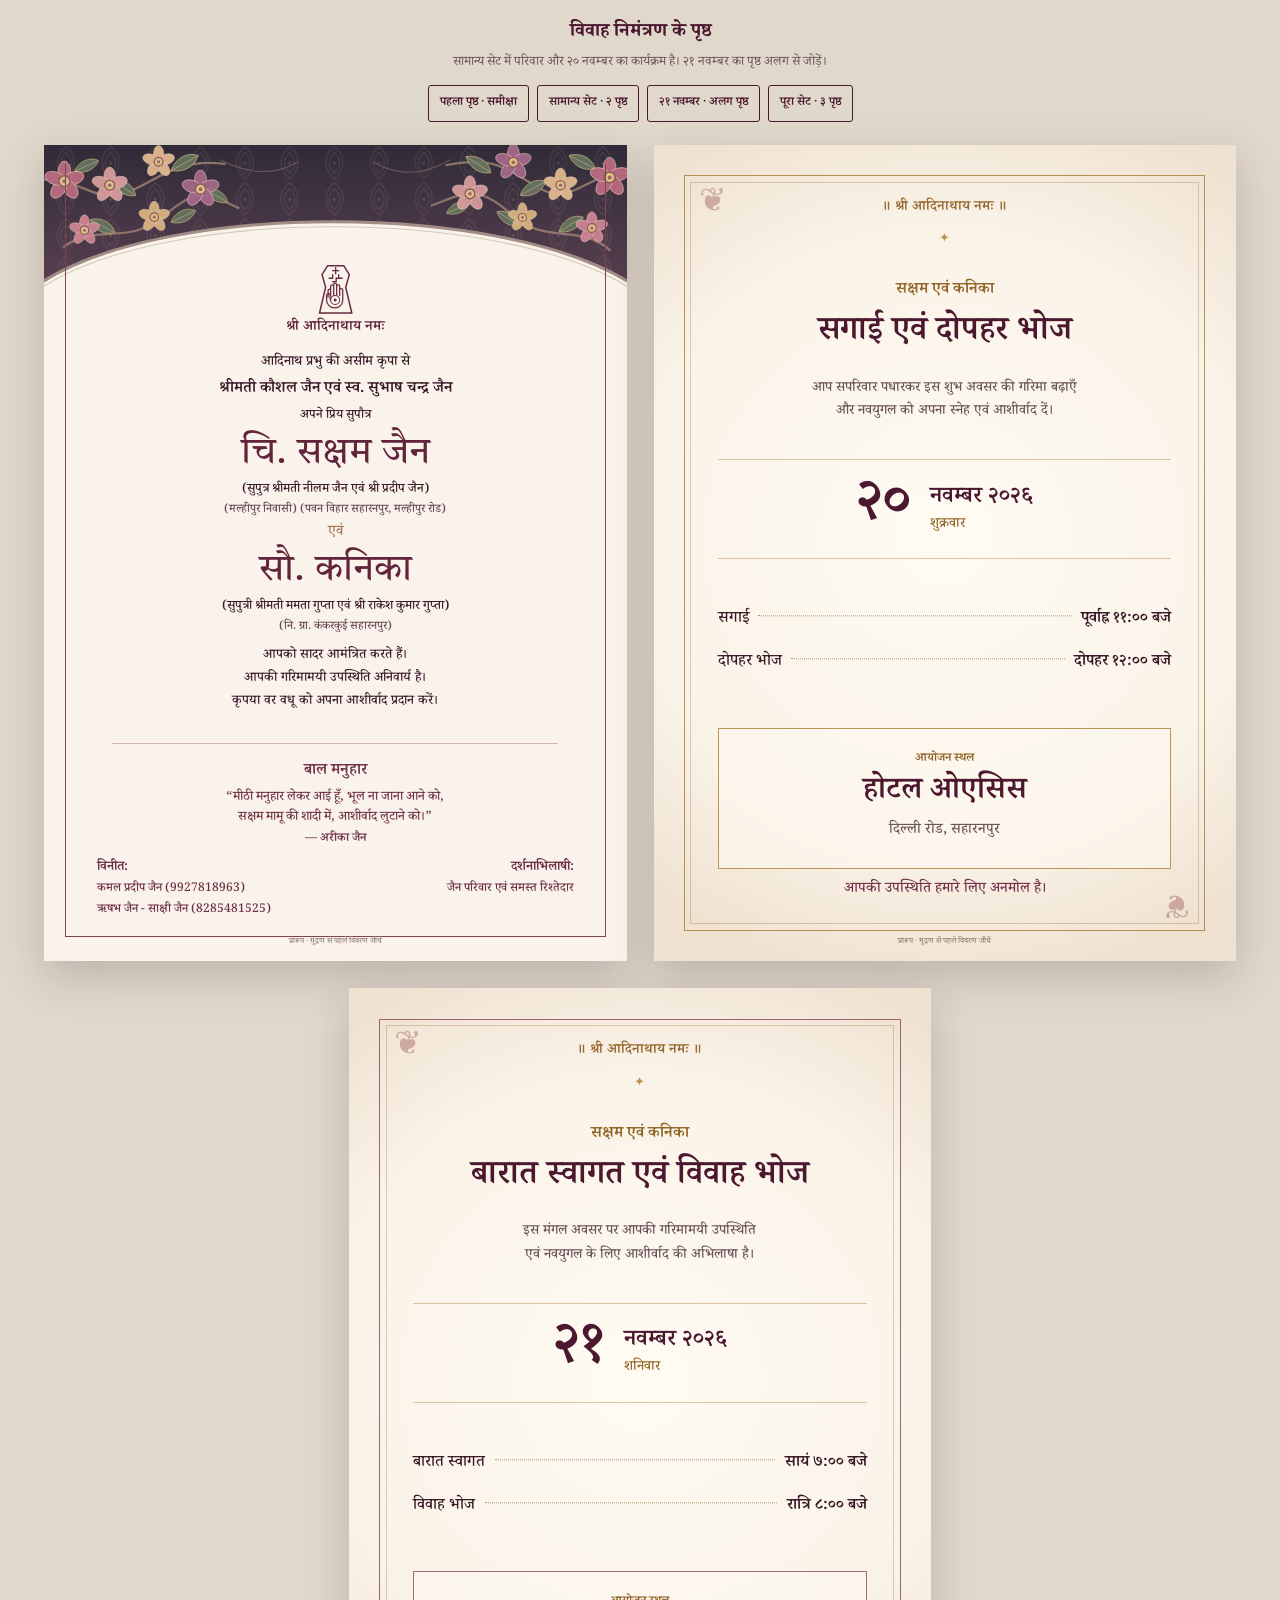
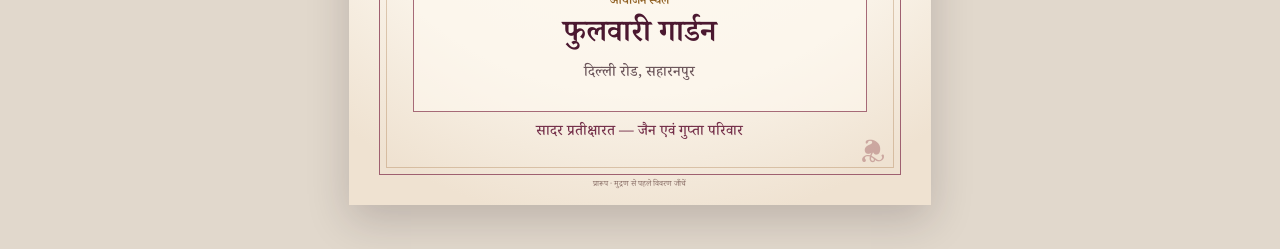
==== commit 4df4faa8: "Design first print page from floral Jain reference" ====
--- a/print-card/index.html
+++ b/print-card/index.html
@@ -6,7 +6,7 @@
     <title>सक्षम एवं कनिका — मुद्रित निमंत्रण प्रारूप</title>
     <link rel="preconnect" href="https://fonts.googleapis.com" />
     <link rel="preconnect" href="https://fonts.gstatic.com" crossorigin />
-    <link href="https://fonts.googleapis.com/css2?family=Noto+Serif+Devanagari:wght@400;500;600;700&display=swap" rel="stylesheet" />
+    <link href="https://fonts.googleapis.com/css2?family=Noto+Serif+Devanagari:wght@400;500;600;700&amp;family=Tiro+Devanagari+Hindi&amp;display=swap" rel="stylesheet" />
     <link rel="stylesheet" href="style.css" />
     <script>document.documentElement.dataset.set = new URLSearchParams(location.search).get("set") || "all";</script>
   </head>
@@ -15,6 +15,7 @@
       <strong>विवाह निमंत्रण के पृष्ठ</strong>
       <span>सामान्य सेट में परिवार और २० नवम्बर का कार्यक्रम है। २१ नवम्बर का पृष्ठ अलग से जोड़ें।</span>
       <nav aria-label="पीडीएफ प्रारूप">
+        <a href="page-1-proof.pdf">पहला पृष्ठ · समीक्षा</a>
         <a href="proof.pdf">सामान्य सेट · २ पृष्ठ</a>
         <a href="wedding-insert.pdf">२१ नवम्बर · अलग पृष्ठ</a>
         <a href="selected-proof.pdf">पूरा सेट · ३ पृष्ठ</a>
@@ -23,37 +24,48 @@
 
     <main class="proofs" aria-label="सक्षम और कनिका के मुद्रित निमंत्रण का प्रारूप">
       <section class="sheet sheet--family" aria-label="परिवार परिचय पृष्ठ">
-        <div class="light-frame" aria-hidden="true"></div>
-        <div class="light-corner light-corner--tl" aria-hidden="true">❦</div>
-        <div class="light-corner light-corner--br" aria-hidden="true">❦</div>
+        <div class="family-floral-header" aria-hidden="true"></div>
+        <div class="family-photo-frame" aria-hidden="true"></div>
         <div class="family-content">
-          <p class="inside-invocation">॥ श्री आदिनाथाय नमः ॥</p>
-          <div class="inside-ornament" aria-hidden="true">✦</div>
-          <h2>सादर आमंत्रण</h2>
-          <p class="family-intro">श्री आदिनाथ भगवान एवं पूज्य बुजुर्गों के आशीर्वाद से<br />हम अपने प्रिय बच्चों के सगाई एवं दोपहर भोज में<br />आपको सपरिवार सादर आमंत्रित करते हैं।</p>
+          <svg class="family-jain-symbol" viewBox="0 0 90 108" role="img" aria-label="जैन अहिंसा प्रतीक">
+            <path d="M29 5H61L72 23L65 48L77 99H13L25 48L18 23Z" fill="none" stroke="currentColor" stroke-width="3"/>
+            <path d="M39 15h12m-6-6v12m-6 2v7h-7m19-7v7h7m-12 0v7h-7m7-7h7" fill="none" stroke="currentColor" stroke-width="2.7" stroke-linecap="round" stroke-linejoin="round"/>
+            <path d="M30 67V54c0-3 5-3 5 0v10-18c0-4 6-4 6 0v17-20c0-4 6-4 6 0v20-17c0-4 6-4 6 0v18-11c0-3 6-3 6 0v20c0 9-6 16-16 16-9 0-16-7-16-16v-9c0-5 7-5 7 0v8" fill="none" stroke="currentColor" stroke-width="2.5" stroke-linecap="round" stroke-linejoin="round"/>
+            <circle cx="44" cy="73" r="9" fill="none" stroke="currentColor" stroke-width="2"/>
+            <circle cx="44" cy="73" r="3" fill="currentColor"/>
+          </svg>
+          <p class="family-invocation">श्री आदिनाथाय नमः</p>
+          <p class="family-grace">आदिनाथ प्रभु की असीम कृपा से</p>
+          <p class="family-elders">श्रीमती कौशल जैन एवं स्व. सुभाष चन्द्र जैन</p>
+          <p class="family-small">अपने प्रिय सुपौत्र</p>
+          <h2>चि. सक्षम जैन</h2>
+          <p class="family-relation">(सुपुत्र श्रीमती नीलम जैन एवं श्री प्रदीप जैन)</p>
+          <p class="family-address"><span>(मल्हीपुर निवासी)</span> <span>(पवन विहार सहारनपुर, मल्हीपुर रोड)</span></p>
+          <p class="family-and">एवं</p>
+          <h2>सौ. कनिका</h2>
+          <p class="family-relation">(सुपुत्री श्रीमती ममता गुप्ता एवं श्री राकेश कुमार गुप्ता)</p>
+          <p class="family-address">(नि. ग्रा. कंकरकुई सहारनपुर)</p>
 
-          <div class="family-rule" aria-hidden="true"><span></span>✦<span></span></div>
-          <div class="family-person">
-            <p class="family-label">वर पक्ष</p>
-            <h3>सक्षम</h3>
-            <p>श्रीमती कौशल एवं स्व. श्री सुखमल चन्द जैन के पौत्र</p>
-            <p>श्रीमती नीलम एवं श्री कमल प्रदीप जैन के सुपुत्र</p>
-            <small>पवन विहार, मल्हीपुर रोड, सहारनपुर</small>
+          <div class="family-invitation">
+            <p>आपको सादर आमंत्रित करते हैं।</p>
+            <p>आपकी गरिमामयी उपस्थिति अनिवार्य है।</p>
+            <p>कृपया वर वधू को अपना आशीर्वाद प्रदान करें।</p>
           </div>
-
-          <div class="family-join" aria-hidden="true">एवं</div>
-          <div class="family-person">
-            <p class="family-label">वधू पक्ष</p>
-            <h3>कनिका</h3>
-            <p>श्रीमती ममता एवं श्री राकेश कुमार गुप्ता की सुपुत्री</p>
-            <small>कोकरपुर</small>
+          <div class="family-manuhar">
+            <h3>बाल मनुहार</h3>
+            <blockquote>“मीठी मनुहार लेकर आई हूँ, भूल ना जाना आने को,<br />सक्षम मामू की शादी में, आशीर्वाद लुटाने को।”</blockquote>
+            <p>— अरीका जैन</p>
           </div>
-
           <div class="family-footer">
-            <p class="blessings">आशीर्वाद ही उपहार</p>
-            <p>सादर आमंत्रक</p>
-            <p class="hosts">कमल प्रदीप जैन · ऋषभ जैन · साक्षी जैन · आरिका जैन</p>
-            <p class="contact">संपर्क: +९१ ९९२७०१८९६३</p>
+            <div>
+              <h3>विनीत:</h3>
+              <p>कमल प्रदीप जैन (9927818963)</p>
+              <p>ऋषभ जैन - साक्षी जैन (8285481525)</p>
+            </div>
+            <div>
+              <h3>दर्शनाभिलाषी:</h3>
+              <p>जैन परिवार एवं समस्त रिश्तेदार</p>
+            </div>
           </div>
         </div>
         <p class="proof-mark">प्रारूप · मुद्रण से पहले विवरण जाँचें</p>
--- a/print-card/style.css
+++ b/print-card/style.css
@@ -6,6 +6,7 @@
   --ink: #3b1b29;
   --muted: #6b555a;
   --hindi: "Noto Serif Devanagari", "Nirmala UI", serif;
+  --hindi-display: "Tiro Devanagari Hindi", "Noto Serif Devanagari", serif;
 }
 
 * { box-sizing: border-box; }
@@ -21,33 +22,43 @@
 
 /* 154 × 216 mm artwork has 3 mm bleed around the 148 × 210 mm A5 trim. */
 .sheet { position: relative; flex: none; width: 154mm; height: 216mm; overflow: hidden; background: var(--cream); box-shadow: 0 15px 40px rgba(33, 17, 25, .19); print-color-adjust: exact; -webkit-print-color-adjust: exact; }
-.sheet--family, .sheet--programme { background: radial-gradient(ellipse 80% 55% at 50% 48%, #fffbf3 0%, #f9f2e7 70%, #efe2d1 100%); }
+.sheet--family { background: #f9f3eb; }
+.sheet--programme { background: radial-gradient(ellipse 80% 55% at 50% 48%, #fffbf3 0%, #f9f2e7 70%, #efe2d1 100%); }
 .light-frame { position: absolute; inset: 8mm; border: .28mm solid #b78e54; pointer-events: none; }
 .light-frame::after { content: ""; position: absolute; inset: 1.5mm; border: .14mm solid rgba(166, 117, 69, .35); }
 .light-corner { position: absolute; color: rgba(153, 83, 88, .42); font: 25pt/1 Georgia, serif; }
 .light-corner--tl { top: 10mm; left: 12mm; }
 .light-corner--br { bottom: 10mm; right: 12mm; transform: rotate(180deg); }
 
-.family-rule { display: flex; align-items: center; justify-content: center; gap: 3mm; color: var(--gold); font-size: 9pt; }
-.family-rule span { width: 17mm; height: .2mm; background: currentColor; }
+.family-floral-header { position: absolute; inset: 0 0 auto; height: 44mm; background: url("floral-header.svg") center top / 100% 100% no-repeat; }
+.family-photo-frame { position: absolute; inset: 5mm 5.5mm 6.5mm; border: .25mm solid #7d4554; border-top: 0; pointer-events: none; }
+.family-jain-symbol { width: 12mm; height: 15mm; color: #6a2b42; }
+.family-content { position: relative; z-index: 1; display: flex; flex-direction: column; align-items: center; height: 100%; padding: 31mm 14mm 10mm; text-align: center; }
+.family-content p { margin: 0; }
+.family-invocation { color: #62273d; font: 600 10.5pt/1.35 var(--hindi); }
+.family-grace { margin-top: 4mm !important; font: 500 10.4pt/1.45 var(--hindi); }
+.family-elders { margin-top: 1.5mm !important; font: 600 11.8pt/1.45 var(--hindi); }
+.family-small { margin-top: 1.7mm !important; font: 500 9.5pt/1.35 var(--hindi); }
+.family-content h2 { margin: 1.4mm 0 1mm; color: #61243b; font: 400 28pt/1.28 var(--hindi-display); }
+.family-relation { font: 500 9.6pt/1.4 var(--hindi); }
+.family-address { margin-top: .8mm !important; color: #684755; font: 500 8.7pt/1.35 var(--hindi); }
+.family-address span { display: inline-block; }
+.family-and { margin-top: 1.4mm !important; color: #a27655; font: 500 11pt/1.25 var(--hindi); }
+.family-invitation { margin-top: 3.2mm; font: 500 10pt/1.48 var(--hindi); }
+.family-invitation p + p { margin-top: .8mm; }
+.family-manuhar { width: 100%; max-width: 118mm; margin-top: 8mm; padding-top: 4.5mm; border-top: .2mm solid #cfb8a8; color: #71354a; }
+.family-manuhar h3 { margin: 0 0 1.5mm; font: 600 12pt/1.35 var(--hindi); }
+.family-manuhar blockquote { margin: 0; font: 500 9.8pt/1.55 var(--hindi); }
+.family-manuhar p { margin-top: 1mm; font: 600 9pt/1.4 var(--hindi); }
+.family-footer { display: flex; justify-content: space-between; align-items: flex-start; gap: 8mm; width: 100%; margin-top: auto; color: #6b2d43; }
+.family-footer > div:first-child { flex: 1 1 65%; text-align: left; }
+.family-footer > div:last-child { flex: 1 1 35%; text-align: right; }
+.family-footer h3 { margin: 0 0 1.2mm; font: 600 10pt/1.4 var(--hindi); }
+.family-footer p { margin: 0 0 1mm; font: 500 9pt/1.4 var(--hindi); }
 
-.family-content, .programme-content { position: relative; z-index: 1; display: flex; flex-direction: column; align-items: center; height: 100%; padding: 13mm 17mm 16mm; text-align: center; }
+.programme-content { position: relative; z-index: 1; display: flex; flex-direction: column; align-items: center; height: 100%; padding: 13mm 17mm 16mm; text-align: center; }
 .inside-invocation { margin: 0; color: #986a32; font: 600 10.5pt/1.5 var(--hindi); }
 .inside-ornament { margin: 3mm 0 1mm; color: var(--gold); font-size: 10pt; }
-.family-content h2 { margin: 0; color: var(--wine); font: 600 22pt/1.5 var(--hindi); }
-.family-intro { margin: 3mm 0 0; color: var(--muted); font: 500 10.5pt/1.65 var(--hindi); }
-.family-rule { width: 100%; margin: 6mm 0 5mm; }
-.family-person { width: 100%; }
-.family-label { margin: 0; color: #956929; font: 600 9.5pt/1.4 var(--hindi); }
-.family-person h3 { margin: 1mm 0 2mm; color: var(--wine); font: 600 25pt/1.3 var(--hindi); }
-.family-person p:not(.family-label) { margin: 1mm 0; font: 500 10pt/1.55 var(--hindi); }
-.family-person small { display: block; margin-top: 2mm; color: var(--muted); font: 500 9.3pt/1.45 var(--hindi); }
-.family-join { margin: 4mm 0; color: var(--gold); font: 400 12pt/1.3 var(--hindi); }
-.family-footer { width: 100%; margin-top: auto; padding-top: 6mm; border-top: .2mm solid #d9c3a0; }
-.family-footer p { margin: 1mm 0; color: var(--muted); font: 500 9pt/1.45 var(--hindi); }
-.family-footer .blessings { margin: 0 0 3mm; color: var(--wine); font: 600 14pt/1.3 var(--hindi); }
-.family-footer .hosts { color: var(--ink); font-size: 9.2pt; }
-.family-footer .contact { margin-top: 2mm; color: var(--wine); font-weight: 600; }
 
 .programme-content { padding-top: 14mm; }
 .programme-kicker { margin: 7mm 0 0; color: #926727; font: 600 12pt/1.4 var(--hindi); }
@@ -73,6 +84,7 @@
 .proof-mark { position: absolute; z-index: 2; bottom: 4.2mm; left: 0; right: 0; margin: 0; color: #987f76; font: 500 6pt/1 var(--hindi); text-align: center; }
 
 html[data-set="general"] .sheet--wedding,
+html[data-set="family"] .sheet:not(.sheet--family),
 html[data-set="insert"] .sheet:not(.sheet--wedding) { display: none; }
 
 @page { size: 154mm 216mm; margin: 0; }
@@ -83,8 +95,10 @@
   .sheet { display: block; box-shadow: none; break-after: page; page-break-after: always; }
   .sheet:last-child { break-after: auto; page-break-after: auto; }
   html[data-set="general"] .sheet--sagai,
+  html[data-set="family"] .sheet--family,
   html[data-set="insert"] .sheet--wedding { break-after: auto; page-break-after: auto; }
   html[data-set="general"] .sheet--wedding,
+  html[data-set="family"] .sheet:not(.sheet--family),
   html[data-set="insert"] .sheet:not(.sheet--wedding) { display: none; }
 }
 @media screen and (max-width: 760px) { .proofs { flex-direction: column; align-items: center; } }
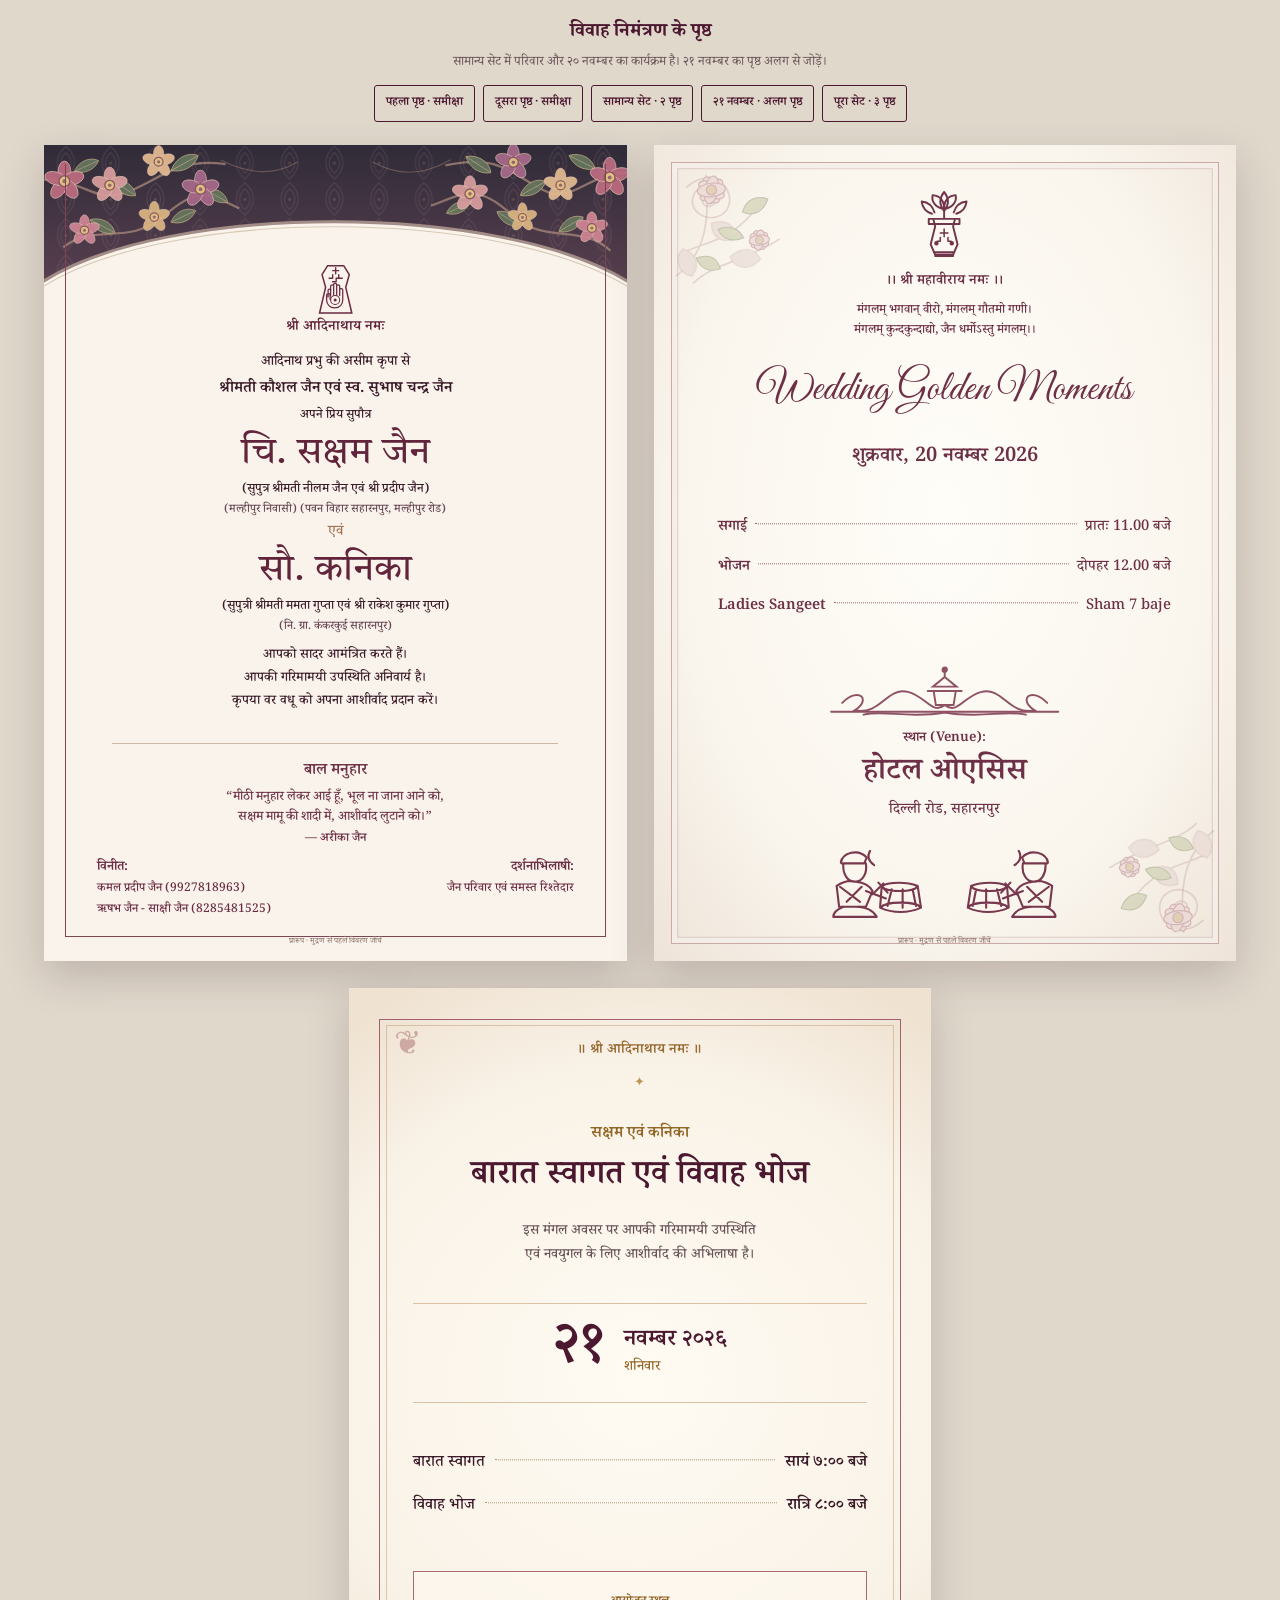
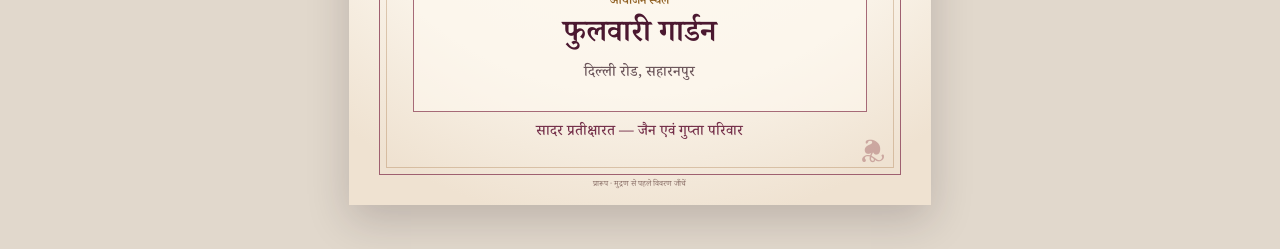
==== commit a1adf5b2: "Design second print page from programme reference" ====
--- a/print-card/index.html
+++ b/print-card/index.html
@@ -6,7 +6,7 @@
     <title>सक्षम एवं कनिका — मुद्रित निमंत्रण प्रारूप</title>
     <link rel="preconnect" href="https://fonts.googleapis.com" />
     <link rel="preconnect" href="https://fonts.gstatic.com" crossorigin />
-    <link href="https://fonts.googleapis.com/css2?family=Noto+Serif+Devanagari:wght@400;500;600;700&amp;family=Tiro+Devanagari+Hindi&amp;display=swap" rel="stylesheet" />
+    <link href="https://fonts.googleapis.com/css2?family=Great+Vibes&amp;family=Noto+Serif+Devanagari:wght@400;500;600;700&amp;family=Tiro+Devanagari+Hindi&amp;display=swap" rel="stylesheet" />
     <link rel="stylesheet" href="style.css" />
     <script>document.documentElement.dataset.set = new URLSearchParams(location.search).get("set") || "all";</script>
   </head>
@@ -16,6 +16,7 @@
       <span>सामान्य सेट में परिवार और २० नवम्बर का कार्यक्रम है। २१ नवम्बर का पृष्ठ अलग से जोड़ें।</span>
       <nav aria-label="पीडीएफ प्रारूप">
         <a href="page-1-proof.pdf">पहला पृष्ठ · समीक्षा</a>
+        <a href="page-2-proof.pdf">दूसरा पृष्ठ · समीक्षा</a>
         <a href="proof.pdf">सामान्य सेट · २ पृष्ठ</a>
         <a href="wedding-insert.pdf">२१ नवम्बर · अलग पृष्ठ</a>
         <a href="selected-proof.pdf">पूरा सेट · ३ पृष्ठ</a>
@@ -72,32 +73,54 @@
       </section>
 
       <section class="sheet sheet--programme sheet--sagai" aria-label="२० नवम्बर का सगाई और भोज कार्यक्रम">
-        <div class="light-frame" aria-hidden="true"></div>
-        <div class="light-corner light-corner--tl" aria-hidden="true">❦</div>
-        <div class="light-corner light-corner--br" aria-hidden="true">❦</div>
-        <div class="programme-content">
-          <p class="inside-invocation">॥ श्री आदिनाथाय नमः ॥</p>
-          <div class="inside-ornament" aria-hidden="true">✦</div>
-          <p class="programme-kicker">सक्षम एवं कनिका</p>
-          <h2>सगाई एवं दोपहर भोज</h2>
-          <p class="programme-intro">आप सपरिवार पधारकर इस शुभ अवसर की गरिमा बढ़ाएँ<br />और नवयुगल को अपना स्नेह एवं आशीर्वाद दें।</p>
+        <div class="sagai-paper-border" aria-hidden="true"></div>
+        <div class="sagai-corner sagai-corner--tl" aria-hidden="true"></div>
+        <div class="sagai-corner sagai-corner--br" aria-hidden="true"></div>
+        <div class="sagai-content">
+          <svg class="sagai-kalash" viewBox="0 0 100 112" aria-hidden="true">
+            <g fill="none" stroke="currentColor" stroke-width="3" stroke-linecap="round" stroke-linejoin="round">
+              <path d="M33 45h34l-3 12 7 28-7 16H36l-7-16 7-28-3-12Zm-7 0h48v8H26zM34 97h32M36 103h28"/>
+              <path d="M50 44V20M50 30C36 27 30 18 32 8c11 1 18 8 18 22Zm0 0C64 27 70 18 68 8c-11 1-18 8-18 22ZM50 33C42 23 43 12 50 3c7 9 8 20 0 30ZM31 37c-9-3-15-10-16-19 10 1 17 7 20 17M69 37c9-3 15-10 16-19-10 1-17 7-20 17"/>
+              <path d="M44 67h12m-6-6v12m-6 1v6h-5m17-6v6h5" stroke-width="2.4"/>
+              <circle cx="38" cy="83" r="2" fill="currentColor"/><circle cx="62" cy="83" r="2" fill="currentColor"/>
+            </g>
+          </svg>
+          <p class="sagai-invocation">।। श्री महावीराय नमः ।।</p>
+          <p class="sagai-verse">मंगलम् भगवान् वीरो, मंगलम् गौतमो गणी।<br />मंगलम् कुन्दकुन्दाद्यो, जैन धर्मोऽस्तु मंगलम्।।</p>
+          <h2>Wedding Golden Moments</h2>
+          <p class="sagai-date">शुक्रवार, 20 नवम्बर 2026</p>
 
-          <div class="date-panel">
-            <strong>२०</strong>
-            <div><span>नवम्बर २०२६</span><small>शुक्रवार</small></div>
+          <div class="sagai-schedule" aria-label="20 नवम्बर का कार्यक्रम">
+            <div class="sagai-schedule-row"><strong>सगाई</strong><i aria-hidden="true"></i><span>प्रातः 11.00 बजे</span></div>
+            <div class="sagai-schedule-row"><strong>भोजन</strong><i aria-hidden="true"></i><span>दोपहर 12.00 बजे</span></div>
+            <div class="sagai-schedule-row"><strong>Ladies Sangeet</strong><i aria-hidden="true"></i><span>Sham 7 baje</span></div>
           </div>
 
-          <div class="programme-schedule" aria-label="२० नवम्बर का समय">
-            <div class="schedule-row"><span>सगाई</span><i aria-hidden="true"></i><strong>पूर्वाह्न ११:०० बजे</strong></div>
-            <div class="schedule-row"><span>दोपहर भोज</span><i aria-hidden="true"></i><strong>दोपहर १२:०० बजे</strong></div>
-          </div>
-
-          <div class="venue-panel">
-            <p>आयोजन स्थल</p>
+          <div class="sagai-venue">
+            <svg class="sagai-venue-ornament" viewBox="0 0 330 82" aria-hidden="true">
+              <g fill="none" stroke="currentColor" stroke-width="2.6" stroke-linecap="round">
+                <path d="M11 62h308M26 50c23-23 40-4 17 10 36 7 43-32 72-25 25 6 33 32 50 18 17 14 25-12 50-18 29-7 36 32 72 25-23-14-6-33 17-10"/>
+                <path d="M55 66c30-7 60 6 110-3 50 9 80-4 110 3M150 34h30l-3 19h-24l-3-19Zm-8 0h46M149 28h32l-16-13-16 13ZM165 14V5"/>
+                <circle cx="165" cy="5" r="3" fill="currentColor"/>
+              </g>
+            </svg>
+            <p>स्थान (Venue):</p>
             <h3>होटल ओएसिस</h3>
             <address>दिल्ली रोड, सहारनपुर</address>
           </div>
-          <p class="programme-closing">आपकी उपस्थिति हमारे लिए अनमोल है।</p>
+
+          <svg class="sagai-musicians" viewBox="0 0 300 95" aria-hidden="true">
+            <defs>
+              <g id="sagai-drummer" fill="none" stroke="currentColor" stroke-width="2.5" stroke-linecap="round" stroke-linejoin="round">
+                <path d="M14 25c2-12 21-17 31-6l-3 7H15l-1-1Zm3 1c-1 13 5 22 14 22 9 0 15-10 13-22M9 53c9-6 16-7 23-5 10 1 16 4 20 11l-8 19H12L9 53Z"/>
+                <path d="M17 78C10 81 5 85 5 90h52c-5-9-13-11-22-12M13 54l24 18m2-18L21 72M44 59l24 9m-9-19 11 12"/>
+                <path d="M63 53c10-5 30-5 43 0l4 26c-15 7-34 7-49 0l2-26Zm0 0c4 8 39 8 43 0M62 79c5-8 42-8 48 0M75 57l-5 20m18-20v22m12-22 4 20"/>
+                <path d="M49 11c-4 7-1 13 5 17M52 63l13-13"/>
+              </g>
+            </defs>
+            <use href="#sagai-drummer" x="12" y="2"/>
+            <use href="#sagai-drummer" transform="translate(288 2) scale(-1 1)"/>
+          </svg>
         </div>
         <p class="proof-mark">प्रारूप · मुद्रण से पहले विवरण जाँचें</p>
       </section>
--- a/print-card/style.css
+++ b/print-card/style.css
@@ -24,6 +24,7 @@
 .sheet { position: relative; flex: none; width: 154mm; height: 216mm; overflow: hidden; background: var(--cream); box-shadow: 0 15px 40px rgba(33, 17, 25, .19); print-color-adjust: exact; -webkit-print-color-adjust: exact; }
 .sheet--family { background: #f9f3eb; }
 .sheet--programme { background: radial-gradient(ellipse 80% 55% at 50% 48%, #fffbf3 0%, #f9f2e7 70%, #efe2d1 100%); }
+.sheet--sagai { background: radial-gradient(ellipse at 50% 45%, #fffdf8 0%, #faf6ee 62%, #eee3d8 100%); }
 .light-frame { position: absolute; inset: 8mm; border: .28mm solid #b78e54; pointer-events: none; }
 .light-frame::after { content: ""; position: absolute; inset: 1.5mm; border: .14mm solid rgba(166, 117, 69, .35); }
 .light-corner { position: absolute; color: rgba(153, 83, 88, .42); font: 25pt/1 Georgia, serif; }
@@ -56,6 +57,28 @@
 .family-footer h3 { margin: 0 0 1.2mm; font: 600 10pt/1.4 var(--hindi); }
 .family-footer p { margin: 0 0 1mm; font: 500 9pt/1.4 var(--hindi); }
 
+.sagai-paper-border { position: absolute; inset: 4.5mm; border: .45mm solid #c8aaa6; box-shadow: inset 0 0 0 1.4mm rgba(255, 253, 246, .72), inset 0 0 0 1.65mm rgba(174, 131, 137, .35); pointer-events: none; }
+.sagai-corner { position: absolute; width: 33mm; height: 33mm; background: url("programme-corner.svg") center / contain no-repeat; opacity: .57; pointer-events: none; }
+.sagai-corner--tl { top: 4.8mm; left: 4.8mm; }
+.sagai-corner--br { right: 4.8mm; bottom: 4.8mm; transform: rotate(180deg); }
+.sagai-content { position: relative; z-index: 1; display: flex; flex-direction: column; align-items: center; height: 100%; padding: 12mm 17mm 11mm; color: #6d3046; text-align: center; }
+.sagai-kalash { width: 17mm; height: 19mm; color: #71354b; }
+.sagai-invocation { margin: 2.5mm 0 0; font: 600 10.5pt/1.45 var(--hindi); }
+.sagai-verse { margin: 2.4mm 0 0; font: 500 9.4pt/1.6 var(--hindi); }
+.sagai-content h2 { margin: 6mm 0 0; font: 400 31pt/1.3 "Great Vibes", cursive; white-space: nowrap; }
+.sagai-date { margin: 7mm 0 0; font: 600 15pt/1.45 var(--hindi); }
+.sagai-schedule { width: 100%; margin-top: 7mm; }
+.sagai-schedule-row { display: flex; align-items: baseline; gap: 2.3mm; margin: 5mm 0; font: 500 11pt/1.4 var(--hindi); text-align: left; }
+.sagai-schedule-row strong { font-weight: 600; white-space: nowrap; }
+.sagai-schedule-row i { flex: 1; border-bottom: .3mm dotted #9d6875; transform: translateY(-1.5mm); }
+.sagai-schedule-row span { white-space: nowrap; }
+.sagai-venue { width: 100%; margin-top: auto; }
+.sagai-venue-ornament { display: block; width: 66mm; height: 16mm; margin: 0 auto 1mm; color: #8e5264; }
+.sagai-venue p { margin: 0; font: 600 10pt/1.4 var(--hindi); }
+.sagai-venue h3 { margin: 1.5mm 0 0; font: 600 23pt/1.35 var(--hindi); }
+.sagai-venue address { margin-top: 1mm; font: 500 11pt/1.5 var(--hindi); }
+.sagai-musicians { width: 69mm; height: 21mm; margin-top: 5mm; color: #78384e; }
+
 .programme-content { position: relative; z-index: 1; display: flex; flex-direction: column; align-items: center; height: 100%; padding: 13mm 17mm 16mm; text-align: center; }
 .inside-invocation { margin: 0; color: #986a32; font: 600 10.5pt/1.5 var(--hindi); }
 .inside-ornament { margin: 3mm 0 1mm; color: var(--gold); font-size: 10pt; }
@@ -85,6 +108,7 @@
 
 html[data-set="general"] .sheet--wedding,
 html[data-set="family"] .sheet:not(.sheet--family),
+html[data-set="sagai"] .sheet:not(.sheet--sagai),
 html[data-set="insert"] .sheet:not(.sheet--wedding) { display: none; }
 
 @page { size: 154mm 216mm; margin: 0; }
@@ -96,9 +120,11 @@
   .sheet:last-child { break-after: auto; page-break-after: auto; }
   html[data-set="general"] .sheet--sagai,
   html[data-set="family"] .sheet--family,
+  html[data-set="sagai"] .sheet--sagai,
   html[data-set="insert"] .sheet--wedding { break-after: auto; page-break-after: auto; }
   html[data-set="general"] .sheet--wedding,
   html[data-set="family"] .sheet:not(.sheet--family),
+  html[data-set="sagai"] .sheet:not(.sheet--sagai),
   html[data-set="insert"] .sheet:not(.sheet--wedding) { display: none; }
 }
 @media screen and (max-width: 760px) { .proofs { flex-direction: column; align-items: center; } }
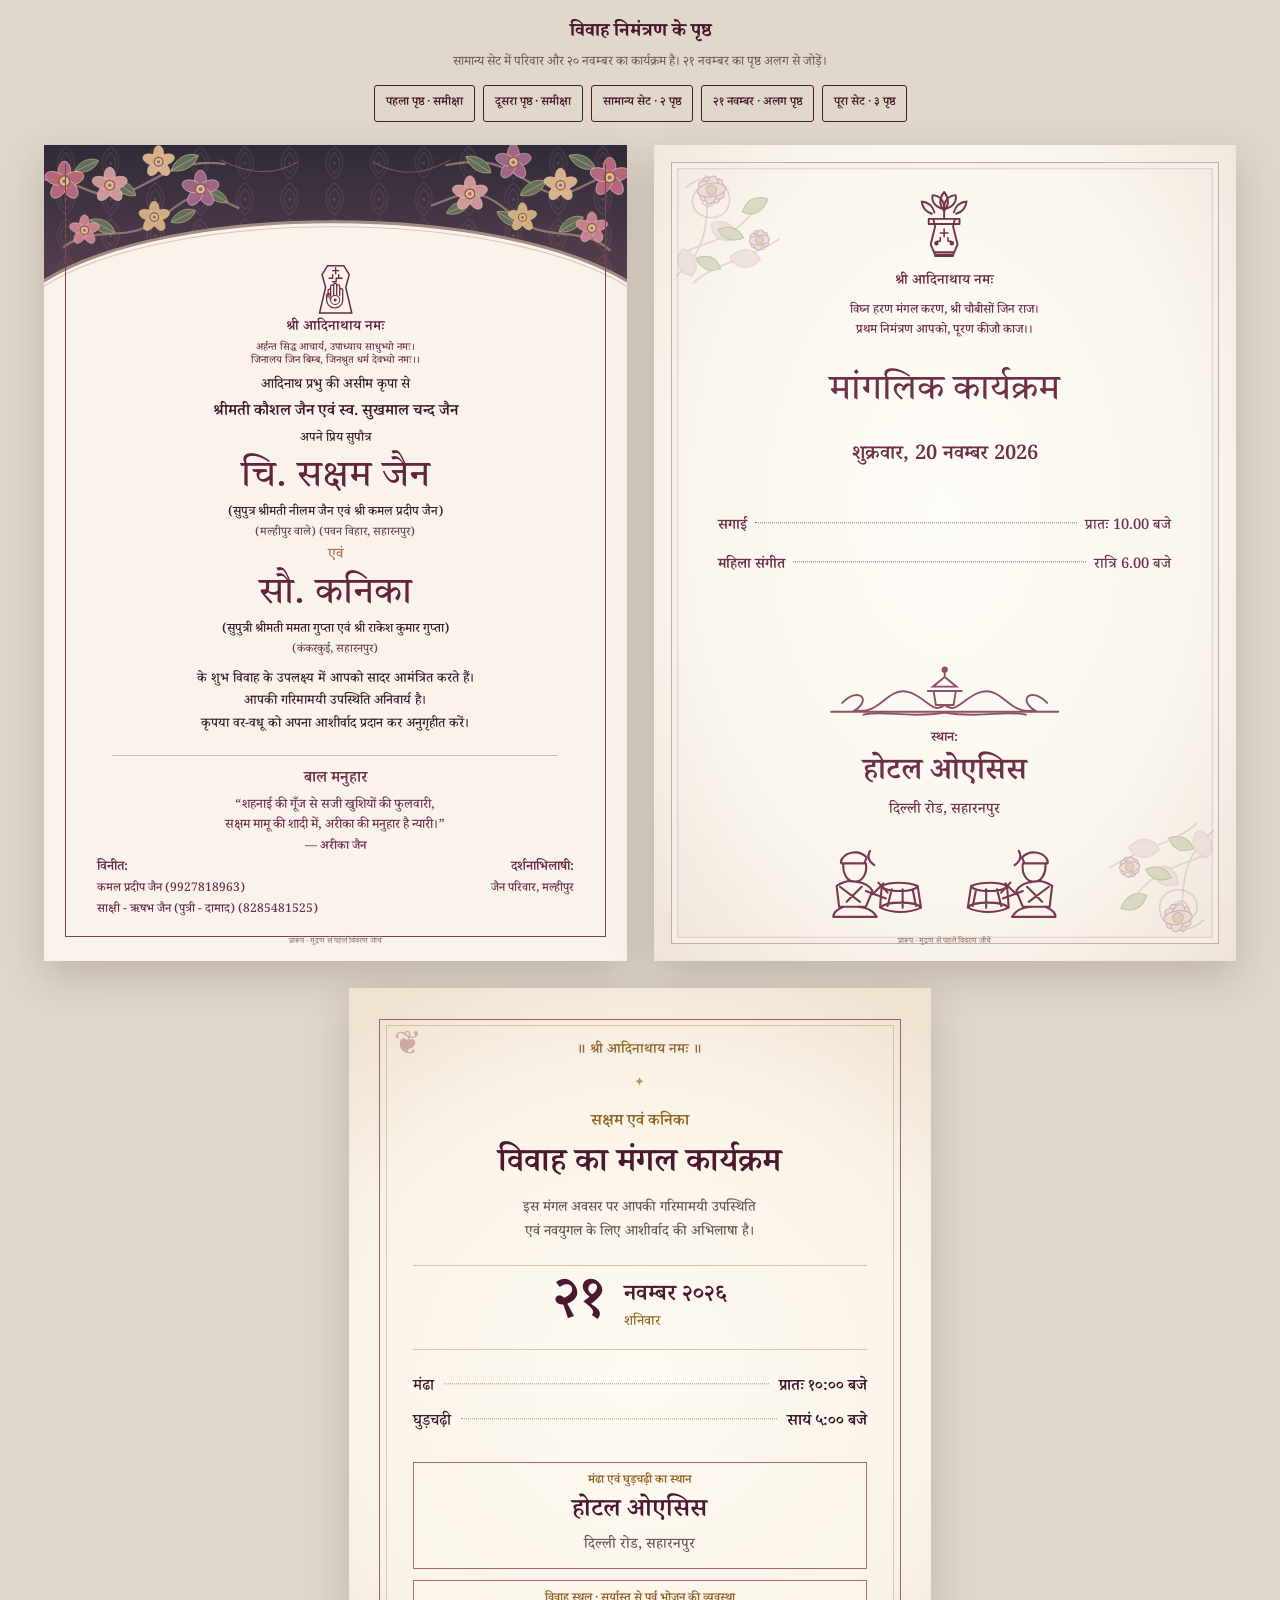
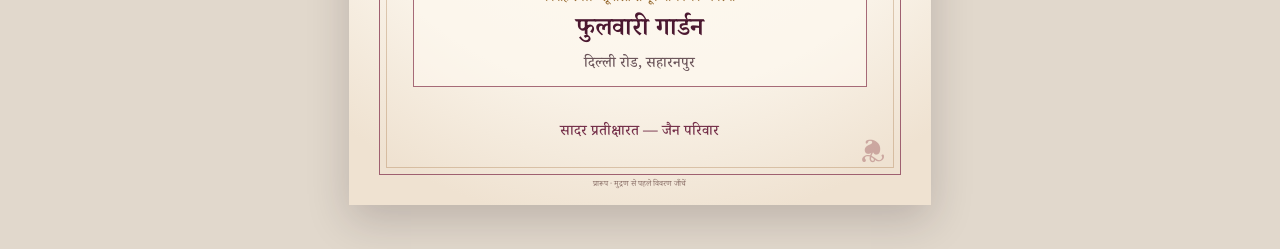
==== commit 359089af: "Update invitation with final Hindi programme and music" ====
--- a/print-card/index.html
+++ b/print-card/index.html
@@ -6,7 +6,7 @@
     <title>सक्षम एवं कनिका — मुद्रित निमंत्रण प्रारूप</title>
     <link rel="preconnect" href="https://fonts.googleapis.com" />
     <link rel="preconnect" href="https://fonts.gstatic.com" crossorigin />
-    <link href="https://fonts.googleapis.com/css2?family=Great+Vibes&amp;family=Noto+Serif+Devanagari:wght@400;500;600;700&amp;family=Tiro+Devanagari+Hindi&amp;display=swap" rel="stylesheet" />
+    <link href="https://fonts.googleapis.com/css2?family=Noto+Serif+Devanagari:wght@400;500;600;700&amp;family=Tiro+Devanagari+Hindi&amp;display=swap" rel="stylesheet" />
     <link rel="stylesheet" href="style.css" />
     <script>document.documentElement.dataset.set = new URLSearchParams(location.search).get("set") || "all";</script>
   </head>
@@ -36,43 +36,44 @@
             <circle cx="44" cy="73" r="3" fill="currentColor"/>
           </svg>
           <p class="family-invocation">श्री आदिनाथाय नमः</p>
+          <p class="family-prayer">अर्हन्त सिद्ध आचार्य, उपाध्याय साधुभ्यो नमः।<br />जिनालय जिन बिम्ब, जिनश्रुत धर्म देवभ्यो नमः।।</p>
           <p class="family-grace">आदिनाथ प्रभु की असीम कृपा से</p>
-          <p class="family-elders">श्रीमती कौशल जैन एवं स्व. सुभाष चन्द्र जैन</p>
+          <p class="family-elders">श्रीमती कौशल जैन एवं स्व. सुखमाल चन्द जैन</p>
           <p class="family-small">अपने प्रिय सुपौत्र</p>
           <h2>चि. सक्षम जैन</h2>
-          <p class="family-relation">(सुपुत्र श्रीमती नीलम जैन एवं श्री प्रदीप जैन)</p>
-          <p class="family-address"><span>(मल्हीपुर निवासी)</span> <span>(पवन विहार सहारनपुर, मल्हीपुर रोड)</span></p>
+          <p class="family-relation">(सुपुत्र श्रीमती नीलम जैन एवं श्री कमल प्रदीप जैन)</p>
+          <p class="family-address"><span>(मल्हीपुर वाले)</span> <span>(पवन विहार, सहारनपुर)</span></p>
           <p class="family-and">एवं</p>
           <h2>सौ. कनिका</h2>
           <p class="family-relation">(सुपुत्री श्रीमती ममता गुप्ता एवं श्री राकेश कुमार गुप्ता)</p>
-          <p class="family-address">(नि. ग्रा. कंकरकुई सहारनपुर)</p>
+          <p class="family-address">(कंकरकुई, सहारनपुर)</p>
 
           <div class="family-invitation">
-            <p>आपको सादर आमंत्रित करते हैं।</p>
+            <p>के शुभ विवाह के उपलक्ष्य में आपको सादर आमंत्रित करते हैं।</p>
             <p>आपकी गरिमामयी उपस्थिति अनिवार्य है।</p>
-            <p>कृपया वर वधू को अपना आशीर्वाद प्रदान करें।</p>
+            <p>कृपया वर-वधू को अपना आशीर्वाद प्रदान कर अनुगृहीत करें।</p>
           </div>
           <div class="family-manuhar">
             <h3>बाल मनुहार</h3>
-            <blockquote>“मीठी मनुहार लेकर आई हूँ, भूल ना जाना आने को,<br />सक्षम मामू की शादी में, आशीर्वाद लुटाने को।”</blockquote>
+            <blockquote>“शहनाई की गूँज से सजी खुशियों की फुलवारी,<br />सक्षम मामू की शादी में, अरीका की मनुहार है न्यारी।”</blockquote>
             <p>— अरीका जैन</p>
           </div>
           <div class="family-footer">
             <div>
               <h3>विनीत:</h3>
               <p>कमल प्रदीप जैन (9927818963)</p>
-              <p>ऋषभ जैन - साक्षी जैन (8285481525)</p>
+              <p>साक्षी - ऋषभ जैन (पुत्री - दामाद) (8285481525)</p>
             </div>
             <div>
               <h3>दर्शनाभिलाषी:</h3>
-              <p>जैन परिवार एवं समस्त रिश्तेदार</p>
+              <p>जैन परिवार, मल्हीपुर</p>
             </div>
           </div>
         </div>
         <p class="proof-mark">प्रारूप · मुद्रण से पहले विवरण जाँचें</p>
       </section>
 
-      <section class="sheet sheet--programme sheet--sagai" aria-label="२० नवम्बर का सगाई और भोज कार्यक्रम">
+      <section class="sheet sheet--programme sheet--sagai" aria-label="२० नवम्बर का सगाई और महिला संगीत कार्यक्रम">
         <div class="sagai-paper-border" aria-hidden="true"></div>
         <div class="sagai-corner sagai-corner--tl" aria-hidden="true"></div>
         <div class="sagai-corner sagai-corner--br" aria-hidden="true"></div>
@@ -85,15 +86,14 @@
               <circle cx="38" cy="83" r="2" fill="currentColor"/><circle cx="62" cy="83" r="2" fill="currentColor"/>
             </g>
           </svg>
-          <p class="sagai-invocation">।। श्री महावीराय नमः ।।</p>
-          <p class="sagai-verse">मंगलम् भगवान् वीरो, मंगलम् गौतमो गणी।<br />मंगलम् कुन्दकुन्दाद्यो, जैन धर्मोऽस्तु मंगलम्।।</p>
-          <h2>Wedding Golden Moments</h2>
+          <p class="sagai-invocation">श्री आदिनाथाय नमः</p>
+          <p class="sagai-verse">विघ्न हरण मंगल करण, श्री चौबीसों जिन राज।<br />प्रथम निमंत्रण आपको, पूरण कीजौ काज।।</p>
+          <h2>मांगलिक कार्यक्रम</h2>
           <p class="sagai-date">शुक्रवार, 20 नवम्बर 2026</p>
 
           <div class="sagai-schedule" aria-label="20 नवम्बर का कार्यक्रम">
-            <div class="sagai-schedule-row"><strong>सगाई</strong><i aria-hidden="true"></i><span>प्रातः 11.00 बजे</span></div>
-            <div class="sagai-schedule-row"><strong>भोजन</strong><i aria-hidden="true"></i><span>दोपहर 12.00 बजे</span></div>
-            <div class="sagai-schedule-row"><strong>Ladies Sangeet</strong><i aria-hidden="true"></i><span>Sham 7 baje</span></div>
+            <div class="sagai-schedule-row"><strong>सगाई</strong><i aria-hidden="true"></i><span>प्रातः 10.00 बजे</span></div>
+            <div class="sagai-schedule-row"><strong>महिला संगीत</strong><i aria-hidden="true"></i><span>रात्रि 6.00 बजे</span></div>
           </div>
 
           <div class="sagai-venue">
@@ -104,7 +104,7 @@
                 <circle cx="165" cy="5" r="3" fill="currentColor"/>
               </g>
             </svg>
-            <p>स्थान (Venue):</p>
+            <p>स्थान:</p>
             <h3>होटल ओएसिस</h3>
             <address>दिल्ली रोड, सहारनपुर</address>
           </div>
@@ -133,7 +133,7 @@
           <p class="inside-invocation">॥ श्री आदिनाथाय नमः ॥</p>
           <div class="inside-ornament" aria-hidden="true">✦</div>
           <p class="programme-kicker">सक्षम एवं कनिका</p>
-          <h2>बारात स्वागत एवं विवाह भोज</h2>
+          <h2>विवाह का मंगल कार्यक्रम</h2>
           <p class="programme-intro">इस मंगल अवसर पर आपकी गरिमामयी उपस्थिति<br />एवं नवयुगल के लिए आशीर्वाद की अभिलाषा है।</p>
 
           <div class="date-panel">
@@ -142,16 +142,21 @@
           </div>
 
           <div class="programme-schedule" aria-label="२१ नवम्बर का समय">
-            <div class="schedule-row"><span>बारात स्वागत</span><i aria-hidden="true"></i><strong>सायं ७:०० बजे</strong></div>
-            <div class="schedule-row"><span>विवाह भोज</span><i aria-hidden="true"></i><strong>रात्रि ८:०० बजे</strong></div>
+            <div class="schedule-row"><span>मंढा</span><i aria-hidden="true"></i><strong>प्रातः १०:०० बजे</strong></div>
+            <div class="schedule-row"><span>घुड़चढ़ी</span><i aria-hidden="true"></i><strong>सायं ५:०० बजे</strong></div>
           </div>
 
           <div class="venue-panel">
-            <p>आयोजन स्थल</p>
+            <p>मंढा एवं घुड़चढ़ी का स्थान</p>
+            <h3>होटल ओएसिस</h3>
+            <address>दिल्ली रोड, सहारनपुर</address>
+          </div>
+          <div class="venue-panel venue-panel--dinner">
+            <p>विवाह स्थल · सूर्यास्त से पूर्व भोजन की व्यवस्था</p>
             <h3>फुलवारी गार्डन</h3>
             <address>दिल्ली रोड, सहारनपुर</address>
           </div>
-          <p class="programme-closing">सादर प्रतीक्षारत — जैन एवं गुप्ता परिवार</p>
+          <p class="programme-closing">सादर प्रतीक्षारत — जैन परिवार</p>
         </div>
         <p class="proof-mark">प्रारूप · मुद्रण से पहले विवरण जाँचें</p>
       </section>
--- a/print-card/style.css
+++ b/print-card/style.css
@@ -37,7 +37,8 @@
 .family-content { position: relative; z-index: 1; display: flex; flex-direction: column; align-items: center; height: 100%; padding: 31mm 14mm 10mm; text-align: center; }
 .family-content p { margin: 0; }
 .family-invocation { color: #62273d; font: 600 10.5pt/1.35 var(--hindi); }
-.family-grace { margin-top: 4mm !important; font: 500 10.4pt/1.45 var(--hindi); }
+.family-prayer { margin-top: 1mm !important; color: #71354a; font: 500 7.8pt/1.3 var(--hindi); }
+.family-grace { margin-top: 2mm !important; font: 500 10.4pt/1.45 var(--hindi); }
 .family-elders { margin-top: 1.5mm !important; font: 600 11.8pt/1.45 var(--hindi); }
 .family-small { margin-top: 1.7mm !important; font: 500 9.5pt/1.35 var(--hindi); }
 .family-content h2 { margin: 1.4mm 0 1mm; color: #61243b; font: 400 28pt/1.28 var(--hindi-display); }
@@ -47,7 +48,7 @@
 .family-and { margin-top: 1.4mm !important; color: #a27655; font: 500 11pt/1.25 var(--hindi); }
 .family-invitation { margin-top: 3.2mm; font: 500 10pt/1.48 var(--hindi); }
 .family-invitation p + p { margin-top: .8mm; }
-.family-manuhar { width: 100%; max-width: 118mm; margin-top: 8mm; padding-top: 4.5mm; border-top: .2mm solid #cfb8a8; color: #71354a; }
+.family-manuhar { width: 100%; max-width: 118mm; margin-top: 5mm; padding-top: 3.5mm; border-top: .2mm solid #cfb8a8; color: #71354a; }
 .family-manuhar h3 { margin: 0 0 1.5mm; font: 600 12pt/1.35 var(--hindi); }
 .family-manuhar blockquote { margin: 0; font: 500 9.8pt/1.55 var(--hindi); }
 .family-manuhar p { margin-top: 1mm; font: 600 9pt/1.4 var(--hindi); }
@@ -65,7 +66,7 @@
 .sagai-kalash { width: 17mm; height: 19mm; color: #71354b; }
 .sagai-invocation { margin: 2.5mm 0 0; font: 600 10.5pt/1.45 var(--hindi); }
 .sagai-verse { margin: 2.4mm 0 0; font: 500 9.4pt/1.6 var(--hindi); }
-.sagai-content h2 { margin: 6mm 0 0; font: 400 31pt/1.3 "Great Vibes", cursive; white-space: nowrap; }
+.sagai-content h2 { margin: 6mm 0 0; font: 500 27pt/1.45 var(--hindi-display); white-space: nowrap; }
 .sagai-date { margin: 7mm 0 0; font: 600 15pt/1.45 var(--hindi); }
 .sagai-schedule { width: 100%; margin-top: 7mm; }
 .sagai-schedule-row { display: flex; align-items: baseline; gap: 2.3mm; margin: 5mm 0; font: 500 11pt/1.4 var(--hindi); text-align: left; }
@@ -104,6 +105,14 @@
 .programme-closing { margin: auto 0 0; color: var(--wine-light); font: 500 11pt/1.5 var(--hindi); }
 .sheet--wedding .light-frame { border-color: #9f6070; }
 .sheet--wedding .venue-panel { border-color: #a66a77; }
+.sheet--wedding .programme-kicker { margin-top: 4mm; }
+.sheet--wedding .programme-intro { margin-top: 2mm; }
+.sheet--wedding .date-panel { margin-top: 5mm; padding: 3mm 0; }
+.sheet--wedding .programme-schedule { margin-top: 4mm; }
+.sheet--wedding .schedule-row { margin: 3mm 0; }
+.sheet--wedding .venue-panel { margin-top: 4mm; padding: 3mm 5mm; }
+.sheet--wedding .venue-panel h3 { font-size: 19pt; }
+.sheet--wedding .venue-panel--dinner { margin-top: 3mm; }
 .proof-mark { position: absolute; z-index: 2; bottom: 4.2mm; left: 0; right: 0; margin: 0; color: #987f76; font: 500 6pt/1 var(--hindi); text-align: center; }
 
 html[data-set="general"] .sheet--wedding,
